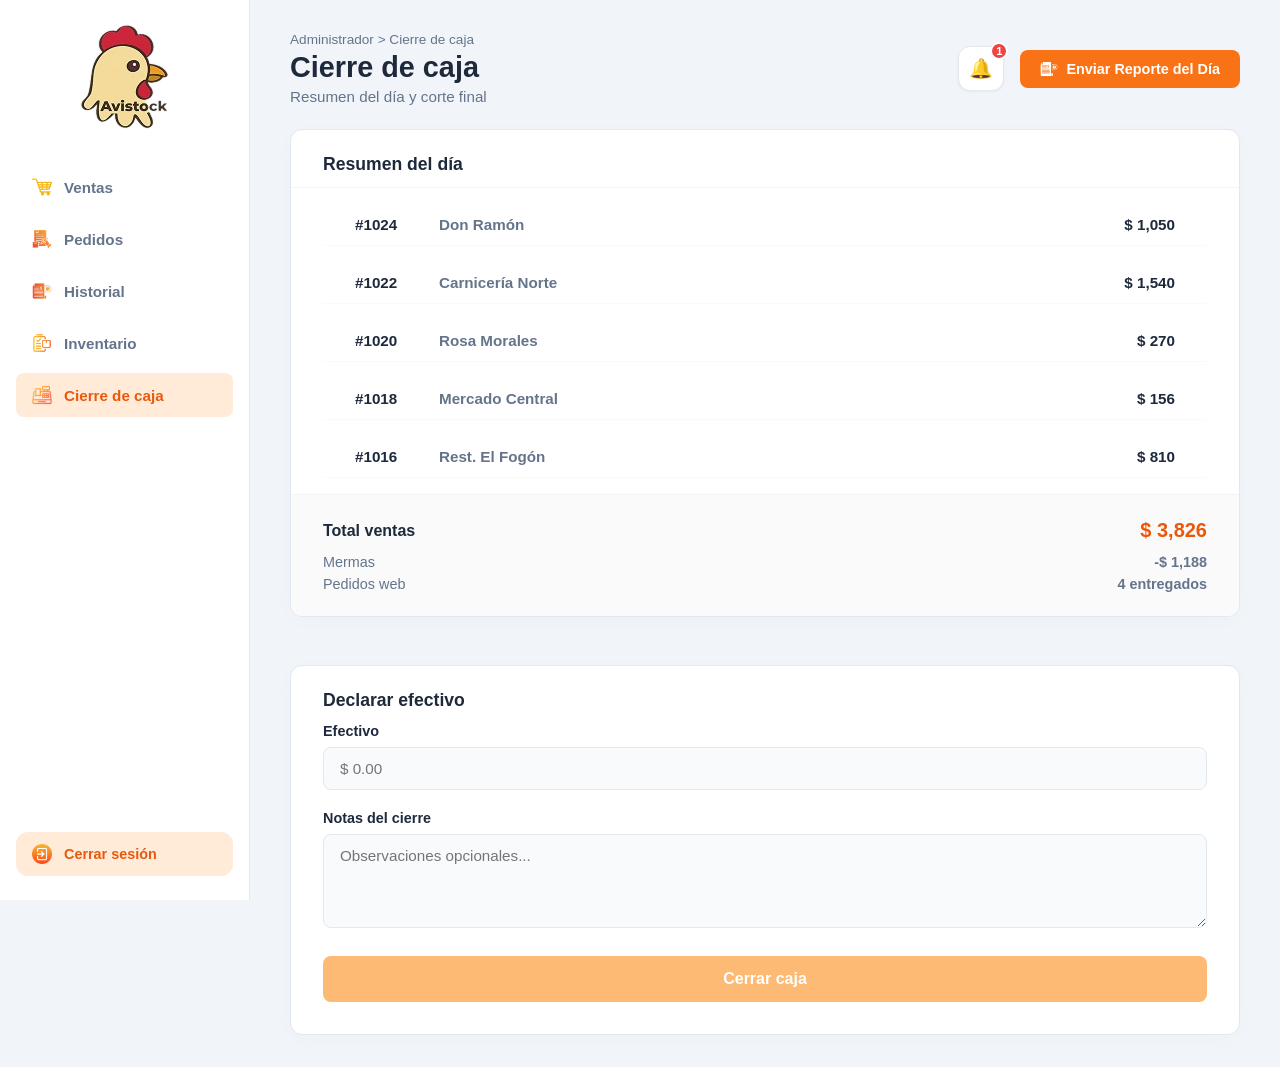
==== html-global/cierre_caja.html @ 15d4e5b8 "act notificacion/reporte" ====
<!DOCTYPE html>
<html lang="es">
<head>
    <meta charset="UTF-8">
    <meta name="viewport" content="width=device-width, initial-scale=1.0">
    <title>Avistock - Cierre de Caja</title>
    <link rel="stylesheet" href="../css-global/admi.css">
</head>
<body class="app-body">

    <div class="app-container">
        
        <aside class="sidebar">
            <div class="brand">
                <img src="../assets-global/LogoAvi 1.png" alt="Avistock" class="brand-logo" onerror="this.src='https://placehold.co/100x100?text=Avistock';">
            </div>
            
            <nav class="nav-menu">
                <a href="ventas.html" class="nav-item">
                    <div class="nav-icon-wrapper">
                        <img src="../assets-global/carrito-de-compras.png" alt="Ventas" class="icon-nav">
                    </div> 
                    Ventas
                </a>
                <a href="pedidos.html" class="nav-item">
                    <div class="nav-icon-wrapper">
                        <img src="../assets-global/acuerdo-de-contrato.png" alt="Pedidos" class="icon-nav">
                    </div> 
                    Pedidos
                </a>
                <a href="historial.html" class="nav-item">
                    <div class="nav-icon-wrapper">
                        <img src="../assets-global/historial-de-pedidos.png" alt="Historial" class="icon-nav">
                    </div> 
                    Historial
                </a>
                <a href="inventario.html" class="nav-item">
                    <div class="nav-icon-wrapper">
                        <img src="../assets-global/lista-de-verificacion.png" alt="Inventario" class="icon-nav">
                    </div> 
                    Inventario
                </a>
                <a href="cierre_caja.html" class="nav-item active">
                    <div class="nav-icon-wrapper">
                        <img src="../assets-global/caja-registradora.png" alt="Cierre de caja" class="icon-nav">
                    </div> 
                    Cierre de caja
                </a>
            </nav>

            <a href="#" onclick="cerrarSesion(event)" class="logout-btn">
                <div class="nav-icon-wrapper">
                    <img src="../assets-global/salida.png" alt="Cerrar sesión" class="icon-nav">
                </div> 
                Cerrar sesión
            </a>
        </aside>

        <main class="main-content">
            
            <header class="content-header" style="margin-bottom: 24px; display: flex; justify-content: space-between; align-items: center; flex-wrap: wrap; gap: 16px;">
                <div class="header-titles">
                    <p class="breadcrumbs" style="font-size: 0.85rem; color: #64748b; margin-bottom: 4px;">Administrador &gt; Cierre de caja</p>
                    <h1 style="font-size: 1.8rem; font-weight: 700; color: #1e293b; margin: 0;">Cierre de caja</h1>
                    <p class="subtitle" style="font-size: 0.95rem; color: #64748b; margin-top: 4px;">Resumen del día y corte final</p>
                </div>

                <div class="header-actions" style="display: flex; align-items: center; gap: 16px;">
                    
                    <div class="notification-bell-wrapper" style="position: relative; cursor: pointer;" onclick="toggleNotificacionesMenu()">
                        <div style="background: #ffffff; padding: 10px; border-radius: 12px; border: 1px solid #e2e8f0; display: flex; align-items: center; justify-content: center; box-shadow: 0 1px 3px rgba(0,0,0,0.05);">
                            <span style="font-size: 1.2rem;">🔔</span>
                            <span id="badge-notificacion" style="position: absolute; top: -4px; right: -4px; background-color: #ef4444; color: white; font-size: 0.7rem; font-weight: bold; width: 18px; height: 18px; border-radius: 50%; display: flex; align-items: center; justify-content: center; border: 2px solid #ffffff;">1</span>
                        </div>
                        
                        <div id="dropdown-notificaciones" style="display: none; position: absolute; right: 0; top: 48px; width: 280px; background: white; border: 1px solid #e2e8f0; border-radius: 12px; box-shadow: 0 10px 25px rgba(0,0,0,0.1); z-index: 1000; padding: 16px;">
                            <div style="font-weight: 700; font-size: 0.9rem; color: #1e293b; border-bottom: 1px solid #f1f5f9; padding-bottom: 8px; margin-bottom: 12px; display: flex; justify-content: space-between; align-items: center;">
                                <span>Notificaciones</span>
                                <span style="font-size: 0.75rem; color: #2563eb; cursor: pointer;" onclick="marcarComoLeida(event)">Marcar leída</span>
                            </div>
                            <div id="lista-notificaciones">
                                <div style="background: #fff7ed; padding: 10px; border-radius: 8px; border-left: 4px solid #f97316;">
                                    <p style="margin: 0; font-size: 0.85rem; font-weight: 600; color: #1e293b;">📌 Solicitud de Reporte</p>
                                    <p style="margin: 4px 0 0 0; font-size: 0.8rem; color: #64748b;">El administrador solicitó el reporte con las cuentas del día.</p>
                                    <span style="font-size: 0.7rem; color: #94a3b8; display: block; margin-top: 4px;">Hace 5 min</span>
                                </div>
                            </div>
                        </div>
                    </div>

                    <button type="button" class="btn-primary" onclick="enviarReporteDia()" style="display: flex; align-items: center; gap: 8px;">
                        <img src="../assets-global/historial-de-pedidos.png" alt="Enviar Reporte" style="width: 18px; height: 18px; filter: brightness(0) invert(1);" onerror="this.style.display='none'">
                        <span>Enviar Reporte del Día</span>
                    </button>
                </div>
            </header>

            <div class="cierre-layout-vertical">
                
                <div class="ventas-card" style="margin-bottom: 24px;">
                    <div style="padding: 24px 32px 12px 32px; border-bottom: 1px solid #f1f5f9;">
                        <h2 style="font-size: 1.1rem; font-weight: 700; color: #1e293b; margin: 0;">Resumen del día</h2>
                    </div>
                    
                    <div class="resumen-items-container" id="resumen-cierre-items">
                        </div>

                    <div class="resumen-totales-footer">
                        <div class="totales-row-main">
                            <span class="lbl-main">Total ventas</span>
                            <span class="val-main" id="cierre-total-ventas">$ 0.00</span>
                        </div>
                        <div class="totales-row-sub">
                            <span class="lbl-sub">Mermas</span>
                            <span class="val-sub color-danger" id="cierre-total-mermas">-$ 0.00</span>
                        </div>
                        <div class="totales-row-sub">
                            <span class="lbl-sub">Pedidos web</span>
                            <span class="val-sub" id="cierre-total-pedidos">4 entregados</span>
                        </div>
                    </div>
                </div>

                <div class="ventas-card">
                    <div style="padding: 24px 32px 12px 32px;">
                        <h2 style="font-size: 1.1rem; font-weight: 700; color: #1e293b; margin: 0;">Declarar efectivo</h2>
                    </div>
                    
                    <form id="form-cierre-caja" style="padding: 0 32px 32px 32px;" onsubmit="procesarCierreCaja(event)">
                        <div class="cierre-form-row" style="display: block;">
                            <div class="form-group-cierre" style="width: 100%;">
                                <label for="cierre-efectivo">Efectivo</label>
                                <input type="text" id="cierre-efectivo" placeholder="$ 0.00" oninput="formatearMonedaInput(this)">
                            </div>
                        </div>

                        <div class="form-group-cierre" style="margin-top: 20px;">
                            <label for="cierre-notas">Notas del cierre</label>
                            <textarea id="cierre-notas" rows="4" placeholder="Observaciones opcionales..."></textarea>
                        </div>

                        <div style="margin-top: 28px;">
                            <button type="submit" class="btn-cierre-submit" id="btn-submit-cierre">Cerrar caja</button>
                        </div>
                    </form>
                </div>

            </div>
        </main>
    </div>

    <div class="notification-container" id="notification-container"></div>

    <script src="../js-global/admi.js"></script>
    <script>
        function cerrarSesion(event) {
            event.preventDefault();
            if (confirm("¿Estás seguro de que quieres cerrar sesión?")) {
                window.location.href = "login.html";
            }
        }
    </script>
</body>
</html>
---- css-global/admi.css ----
/* ==========================================================================
   AVISTOCK - SISTEMA DE ADMINISTRACIÓN (CSS GLOBAL UNIFICADO)
   ========================================================================== */

/* --------------------------------------------------------------------------
   1. VARIABLES Y CONFIGURACIÓN GLOBAL
   -------------------------------------------------------------------------- */
:root {
    --primary: #f97316;          /* Naranja principal */
    --primary-hover: #ea580c;    /* Naranja oscuro para hovers */
    --primary-light: #ffebd8;    /* Naranja muy claro para fondos activos */
    --primary-muted: #fff7ed;    /* Naranja ultra claro para footers */
    
    --bg-app: #f1f5f9;           /* Fondo gris claro de la aplicación */
    --bg-card: #ffffff;          /* Fondo de tarjetas */
    --border-color: #e2e8f0;     /* Bordes finos suaves */
    
    --text-main: #1e293b;        /* Texto oscuro principal */
    --text-sub: #64748b;         /* Texto gris secundario */
    --text-muted: #94a3b8;       /* Texto gris suave / deshabilitado */
    --text-success: #10b981;     /* Verde para estados positivos/anticipos */
    --text-danger: #ef4444;      /* Rojo para errores/mermas */
    
    --sidebar-width: 250px;      /* Ancho estándar del menú lateral */
}

* {
    margin: 0;
    padding: 0;
    box-sizing: border-box;
    font-family: 'Segoe UI', -apple-system, BlinkMacSystemFont, Roboto, sans-serif;
}

body.app-body {
    background-color: var(--bg-app);
    color: var(--text-main);
    min-height: 100vh;
}

/* --------------------------------------------------------------------------
   2. ESTRUCTURA Y LAYOUT PRINCIPAL
   -------------------------------------------------------------------------- */
.app-container {
    display: flex;
    min-height: 100vh;
}

.main-content {
    flex-grow: 1;
    margin-left: var(--sidebar-width);
    padding: 32px 40px;
    background-color: var(--bg-app);
    max-width: calc(100vw - var(--sidebar-width));
}

/* Encabezado de Página Unificado */
.page-header {
    display: flex;
    justify-content: space-between;
    align-items: flex-start;
    margin-bottom: 32px;
}

.breadcrumb {
    font-size: 0.85rem;
    color: var(--text-muted);
    margin-bottom: 6px;
}

.page-title {
    font-size: 1.75rem;
    font-weight: 700;
    color: var(--text-main);
    margin-bottom: 4px;
}

.page-subtitle {
    font-size: 0.9rem;
    color: var(--text-sub);
}

.content-section {
    margin-bottom: 32px;
}

.section-title {
    font-size: 1.15rem;
    font-weight: 600;
    margin-bottom: 16px;
    color: var(--text-main);
}

/* --------------------------------------------------------------------------
   3. BARRA LATERAL (SIDEBAR)
   -------------------------------------------------------------------------- */
.sidebar {
    width: var(--sidebar-width);
    background-color: var(--bg-card);
    border-right: 1px solid var(--border-color);
    display: flex;
    flex-direction: column;
    padding: 24px 16px;
    position: fixed;
    height: 100vh;
    left: 0;
    top: 0;
    z-index: 100;
}

.brand {
    text-align: center;
    margin-bottom: 36px;
    display: flex;
    justify-content: center;
    align-items: center;
}

.brand-logo {
    max-width: 105px;
    height: auto;
}

.nav-menu {
    display: flex;
    flex-direction: column;
    gap: 8px;
    flex-grow: 1;
}

.nav-item {
    display: flex;
    align-items: center;
    gap: 12px;
    padding: 12px 16px;
    color: var(--text-sub);
    text-decoration: none;
    font-weight: 600;
    font-size: 0.95rem;
    border-radius: 8px;
    transition: all 0.2s ease;
    background: transparent;
    border: none;
    cursor: pointer;
    width: 100%;
}

.nav-item:hover {
    background-color: #f8fafc;
    color: var(--text-main);
}

.nav-item.active {
    background-color: var(--primary-light);
    color: var(--primary-hover);
}

.nav-icon-wrapper {
    display: inline-flex;
    align-items: center;
    justify-content: center;
    width: 20px;
    height: 20px;
    flex-shrink: 0;
}

.nav-icon-wrapper img {
    width: 100%;
    height: 100%;
    object-fit: contain;
}

.logout-btn, .logout-item {
    margin-top: auto;
    display: flex;
    align-items: center;
    gap: 12px;
    padding: 12px 16px;
    color: var(--primary-hover);
    background-color: var(--primary-light);
    border-radius: 12px;
    text-decoration: none;
    font-weight: 700;
    font-size: 0.9rem;
    transition: background 0.2s ease;
    border: none;
    cursor: pointer;
    width: 100%;
}

.logout-btn:hover, .logout-item:hover {
    background-color: #ffd8b3;
}

/* --------------------------------------------------------------------------
   4. TARJETAS, TABLAS Y PIES DE PÁGINA
   -------------------------------------------------------------------------- */
.card, .ventas-card {
    background-color: var(--bg-card);
    border-radius: 12px;
    box-shadow: 0 4px 20px rgba(0, 0, 0, 0.02);
    border: 1px solid var(--border-color);
    overflow: hidden;
}

.table-wrapper, .table-container {
    width: 100%;
    overflow-x: auto;
}

table, .data-table {
    width: 100%;
    border-collapse: collapse;
    text-align: left;
}

th {
    background-color: #fafafa;
    color: var(--text-sub);
    font-size: 0.75rem;
    font-weight: 700;
    text-transform: uppercase;
    letter-spacing: 0.5px;
    padding: 16px 24px;
    border-bottom: 1px solid var(--border-color);
}

td {
    padding: 16px 24px;
    border-bottom: 1px solid #f1f5f9;
    font-size: 0.9rem;
    color: var(--text-main);
}

tr:hover td {
    background-color: #f8fafc;
}

.text-right { text-align: right; }
.text-danger { color: var(--text-danger) !important; font-weight: 700; }

.card-footer, .resumen-ventas-footer {
    background-color: var(--primary-muted);
    border-top: 1px solid #ffedd5;
    padding: 18px 24px;
    display: flex;
    justify-content: space-between;
    align-items: center;
}

.footer-count, #cant-pedidos-footer {
    font-size: 0.8rem;
    font-weight: 700;
    color: #a27b5c;
    letter-spacing: 0.5px;
}

.footer-total, .total-monto, #por-cobrar-footer {
    font-size: 1.15rem;
    font-weight: 800;
    color: var(--primary-hover);
}

/* --------------------------------------------------------------------------
   5. BOTONES GENERALES
   -------------------------------------------------------------------------- */
.btn-primary {
    background-color: var(--primary);
    color: #ffffff;
    border: none;
    padding: 10px 20px;
    border-radius: 8px;
    font-weight: 700;
    font-size: 0.9rem;
    cursor: pointer;
    transition: background-color 0.15s ease;
    display: inline-flex;
    align-items: center;
    justify-content: center;
    gap: 8px;
}

.btn-primary:hover {
    background-color: var(--primary-hover);
}

/* Corrección de tamaño del botón superior en el encabezado */
.btn-header {
    width: auto !important;
    padding: 10px 20px;
    font-size: 0.88rem;
    align-self: center;
}

.btn-secondary {
    background-color: #ffffff;
    color: var(--text-sub);
    border: 1.5px solid #cbd5e1;
    padding: 8px 16px;
    border-radius: 8px;
    font-size: 0.85rem;
    font-weight: 700;
    cursor: pointer;
    transition: all 0.15s ease;
    display: inline-flex;
    align-items: center;
    gap: 6px;
}

.btn-secondary:hover {
    border-color: var(--primary-hover);
    color: var(--primary-hover);
    background-color: var(--primary-muted);
}

.btn-sm {
    padding: 6px 14px;
    font-size: 0.8rem;
}

/* --------------------------------------------------------------------------
   6. TABS, NAVEGACIÓN Y FEED DE PEDIDOS
   -------------------------------------------------------------------------- */
.tabs-container {
    display: flex;
    gap: 28px;
    border-bottom: 2px solid var(--border-color);
    margin-bottom: 28px;
    padding-bottom: 2px;
}

.tab-btn {
    background: none;
    border: none;
    padding: 8px 4px;
    font-size: 0.95rem;
    font-weight: 600;
    color: var(--text-sub);
    cursor: pointer;
    position: relative;
    display: flex;
    align-items: center;
    gap: 8px;
    outline: none;
    transition: color 0.2s;
}

.tab-btn.active {
    color: var(--primary-hover);
}

.tab-btn.active::after {
    content: '';
    position: absolute;
    bottom: -4px;
    left: 0;
    width: 100%;
    height: 3px;
    background-color: var(--primary-hover);
    border-radius: 2px;
}

.tab-badge {
    background-color: #ffedd5;
    color: var(--primary-hover);
    font-size: 0.75rem;
    padding: 1px 8px;
    border-radius: 12px;
    font-weight: 700;
}

.pedidos-feed {
    display: flex;
    flex-direction: column;
    gap: 16px;
    max-width: 1100px;
}

.pedido-card {
    background: var(--bg-card);
    border-radius: 12px;
    padding: 20px 24px;
    border: 1px solid var(--border-color);
    box-shadow: 0 2px 8px rgba(0,0,0,0.01);
    display: flex;
    flex-direction: column;
    gap: 14px;
}

.pedido-card-header {
    display: flex;
    justify-content: space-between;
    align-items: center;
    border-bottom: 1px dashed var(--border-color);
    padding-bottom: 12px;
}

.client-info {
    display: flex;
    align-items: center;
    gap: 10px;
}

.pedido-id {
    font-weight: 700;
    color: var(--text-sub);
    font-size: 0.9rem;
}

.cliente-nombre {
    font-weight: 700;
    color: var(--text-main);
    font-size: 1rem;
}

.cliente-tel {
    color: var(--text-muted);
    font-size: 0.85rem;
}

.pedido-time {
    color: var(--text-sub);
    font-size: 0.85rem;
    font-weight: 500;
}

.pedido-card-body {
    display: flex;
    justify-content: space-between;
    align-items: flex-end;
}

.pedido-items {
    display: flex;
    flex-direction: column;
    gap: 8px;
    flex-grow: 1;
}

.pedido-item {
    display: flex;
    justify-content: space-between;
    max-width: 500px;
    font-size: 0.95rem;
}

.item-qty {
    font-weight: 800;
    color: var(--primary);
    margin-right: 8px;
}

.item-name {
    color: var(--text-main);
    font-weight: 500;
    flex-grow: 1;
}

.item-price {
    color: var(--text-sub);
    font-weight: 500;
}

.pedido-card-action {
    display: flex;
    flex-direction: column;
    align-items: flex-end;
    gap: 8px;
    min-width: 150px;
}

.pedido-total-val {
    font-size: 1.2rem;
    font-weight: 800;
    color: var(--text-main);
}

.btn-status-action {
    padding: 6px 20px;
    border-radius: 20px;
    font-size: 0.8rem;
    font-weight: 700;
    cursor: pointer;
    transition: all 0.2s ease;
    text-align: center;
}

.status-aceptar {
    background-color: var(--bg-card);
    color: var(--primary-hover);
    border: 1px solid var(--primary-hover);
}

.status-aceptar:hover {
    background-color: var(--primary-muted);
}

.status-procesando {
    background-color: var(--primary);
    color: #ffffff;
    border: none;
}

.status-procesando:hover {
    background-color: var(--primary-hover);
}

.status-listo {
    background-color: #ecfdf5;
    color: var(--text-success);
    border: 1.5px solid #a7f3d0;
    cursor: default;
    display: inline-flex;
    align-items: center;
    gap: 4px;
}

/* --------------------------------------------------------------------------
   7. HISTORIAL Y BUSCADOR
   -------------------------------------------------------------------------- */
.historial-controls-row {
    display: flex;
    justify-content: space-between;
    align-items: center;
    border-bottom: 2px solid var(--border-color);
    padding-bottom: 0px;
    margin-bottom: 16px;
    width: 100%;
}

.search-box-wrapper input {
    background-color: var(--bg-card);
    border: 1px solid #cbd5e1;
    padding: 8px 16px;
    border-radius: 8px;
    font-size: 0.85rem;
    color: var(--text-main);
    width: 240px;
    outline: none;
    transition: border-color 0.2s;
}

.search-box-wrapper input:focus {
    border-color: var(--primary-hover);
}

.badge-pagado {
    background-color: #ecfdf5;
    color: var(--text-success);
    font-size: 0.75rem;
    font-weight: 700;
    padding: 4px 12px;
    border-radius: 12px;
    display: inline-block;
    text-align: center;
}

.ticket-time-stack {
    display: flex;
    flex-direction: column;
}

.ticket-id {
    font-weight: 700;
    color: var(--text-main);
    font-size: 0.9rem;
}

.ticket-hour {
    font-size: 0.8rem;
    color: var(--text-muted);
    margin-top: 2px;
}

/* --------------------------------------------------------------------------
   8. CIERRE DE CAJA
   -------------------------------------------------------------------------- */
.cierre-layout-vertical {
    display: flex;
    flex-direction: column;
    gap: 24px;
    max-width: 1000px;
    width: 100%;
}

.resumen-items-container {
    padding: 16px 32px;
    display: flex;
    flex-direction: column;
    gap: 16px;
}

.cierre-item-row {
    display: flex;
    justify-content: space-between;
    align-items: center;
    font-size: 0.95rem;
}

.cierre-item-left {
    display: flex;
    gap: 12px;
}

.cierre-item-ticket {
    font-weight: 700;
    color: var(--text-muted);
    width: 60px;
}

.cierre-item-cliente {
    font-weight: 600;
    color: var(--text-sub);
}

.cierre-item-monto {
    font-weight: 700;
    color: var(--text-main);
}

.resumen-totales-footer {
    background-color: #fafafa;
    border-top: 1px solid #f1f5f9;
    padding: 24px 32px;
    border-radius: 0 0 12px 12px;
}

.totales-row-main {
    display: flex;
    justify-content: space-between;
    align-items: center;
    margin-bottom: 12px;
}

.totales-row-main .lbl-main {
    font-weight: 700;
    color: var(--text-main);
    font-size: 1rem;
}

.totales-row-main .val-main {
    font-weight: 800;
    color: var(--primary-hover);
    font-size: 1.25rem;
}

.totales-row-sub {
    display: flex;
    justify-content: space-between;
    align-items: center;
    margin-top: 6px;
    font-size: 0.9rem;
}

.totales-row-sub .lbl-sub,
.totales-row-sub .val-sub {
    color: var(--text-sub);
    font-weight: 500;
}

.totales-row-sub .val-sub {
    font-weight: 700;
}

.cierre-form-row {
    display: flex;
    gap: 24px;
}

.form-group-cierre {
    display: flex;
    flex-direction: column;
    gap: 8px;
    flex: 1;
}

.form-group-cierre label {
    font-size: 0.9rem;
    font-weight: 700;
    color: var(--text-main);
}

.form-group-cierre input,
.form-group-cierre textarea {
    background-color: #f8fafc;
    border: 1px solid var(--border-color);
    border-radius: 8px;
    padding: 12px 16px;
    font-size: 0.95rem;
    color: var(--text-main);
    outline: none;
    transition: all 0.2s;
    width: 100%;
    box-sizing: border-box;
}

.form-group-cierre input:focus,
.form-group-cierre textarea:focus {
    border-color: var(--primary-hover);
    background-color: var(--bg-card);
    box-shadow: 0 0 0 3px rgba(234, 88, 12, 0.08);
}

.btn-cierre-submit {
    width: 100%;
    background-color: #fdba74;
    color: #ffffff;
    border: none;
    padding: 14px;
    border-radius: 8px;
    font-size: 1rem;
    font-weight: 700;
    cursor: pointer;
    transition: all 0.2s;
}

.btn-cierre-submit.active {
    background-color: var(--primary-hover);
}

.btn-cierre-submit.active:hover {
    background-color: #c2410c;
}

/* --------------------------------------------------------------------------
   9. MODALES Y VENTANAS EMERGENTES (COMPLETO Y UNIFICADO)
   -------------------------------------------------------------------------- */
.modal-overlay {
    position: fixed;
    top: 0;
    left: 0;
    width: 100vw;
    height: 100vh;
    background-color: rgba(15, 23, 42, 0.45);
    backdrop-filter: blur(3px);
    display: flex;
    justify-content: center;
    align-items: center;
    z-index: 9999;
    padding: 16px;
}

.modal-container,
.modal-content-figma,
.modal-content {
    background-color: var(--bg-card);
    width: 100%;
    max-width: 480px;
    max-height: 90vh; /* Permite que el modal no sobrepase la pantalla */
    overflow-y: auto;  /* Habilita la barra de desplazamiento si se requiere */
    border-radius: 16px;
    padding: 28px;
    box-shadow: 0 20px 25px -5px rgba(0, 0, 0, 0.1), 0 8px 10px -6px rgba(0, 0, 0, 0.1);
    animation: scaleUp 0.2s ease-out;
}

@keyframes scaleUp {
    from { transform: scale(0.96); opacity: 0; }
    to { transform: scale(1); opacity: 1; }
}

.modal-header-figma,
.modal-header,
.modal-title {
    font-size: 1.15rem;
    font-weight: 700;
    color: var(--text-main);
    margin-top: 0;
    margin-bottom: 20px;
    display: flex;
    align-items: center;
    gap: 8px;
}

.modal-header-figma h3,
.modal-header h3,
.modal-header h2 {
    font-size: 1.15rem;
    font-weight: 700;
    color: var(--text-main);
    margin: 0;
}

.plus-orange,
.text-orange {
    color: var(--primary);
    font-size: 1.3rem;
    font-weight: 700;
}

.modal-form-figma,
.modal-form,
.modal-body {
    display: flex;
    flex-direction: column;
    gap: 16px;
}

.form-group-figma,
.form-group {
    display: flex;
    flex-direction: column;
    gap: 6px;
}

.form-row-2 {
    display: grid;
    grid-template-columns: 1fr 1fr;
    gap: 16px;
}

.form-group-figma label,
.form-group label {
    font-size: 0.75rem;
    font-weight: 700;
    color: var(--text-sub);
    text-transform: uppercase;
    letter-spacing: 0.5px;
}

.form-group-figma input,
.form-group input,
.form-group-figma select,
.form-group select,
.form-control {
    width: 100%;
    padding: 10px 14px;
    border: 1.5px solid var(--border-color);
    border-radius: 8px;
    font-size: 0.9rem;
    color: var(--text-main);
    background-color: var(--bg-card);
    outline: none;
    transition: border-color 0.15s ease, box-shadow 0.15s ease;
    box-sizing: border-box;
}

.form-group-figma input:focus,
.form-group select:focus,
.form-control:focus {
    border-color: var(--primary);
    box-shadow: 0 0 0 3px rgba(249, 115, 22, 0.12);
}

.form-control:disabled,
.form-control[readonly] {
    background-color: #f8fafc;
    color: var(--text-muted);
    cursor: not-allowed;
}

.form-actions-figma,
.form-actions,
.modal-footer {
    display: flex;
    gap: 12px;
    margin-top: 12px;
}

.btn-agregar,
.btn-submit {
    flex: 1;
    background-color: var(--primary);
    color: #ffffff;
    border: none;
    padding: 12px 20px;
    border-radius: 8px;
    font-weight: 700;
    font-size: 0.9rem;
    cursor: pointer;
    transition: background-color 0.15s ease;
    text-align: center;
}

.btn-agregar:hover,
.btn-submit:hover {
    background-color: var(--primary-hover);
}

.btn-cancelar,
.btn-cancel {
    flex: 1;
    background-color: #f1f5f9;
    color: var(--text-sub);
    border: none;
    padding: 12px 20px;
    border-radius: 8px;
    font-weight: 700;
    font-size: 0.9rem;
    cursor: pointer;
    transition: background-color 0.15s ease;
    text-align: center;
}

.btn-cancelar:hover,
.btn-cancel:hover {
    background-color: #e2e8f0;
    color: var(--text-main);
}

.help-text {
    font-size: 0.78rem;
    color: var(--text-sub);
    display: block;
    margin-top: 2px;
}

/* --------------------------------------------------------------------------
   10. NOTIFICACIONES TOAST Y LIMPIEZA
   -------------------------------------------------------------------------- */
.notification-container {
    position: fixed;
    bottom: 24px;
    right: 24px;
    display: flex;
    flex-direction: column;
    gap: 10px;
    z-index: 10000;
}

.toast {
    background-color: #0f172a;
    color: #ffffff;
    padding: 12px 20px;
    border-radius: 8px;
    font-size: 0.85rem;
    font-weight: 600;
    box-shadow: 0 4px 12px rgba(0, 0, 0, 0.15);
    animation: slideIn 0.2s ease-out;
}

@keyframes slideIn {
    from { transform: translateY(100%); opacity: 0; }
    to { transform: translateY(0); opacity: 1; }
}

.app-container::before, 
.app-container::after,
.main-content::before,
.main-content::after {
    display: none !important;
    content: none !important;
}
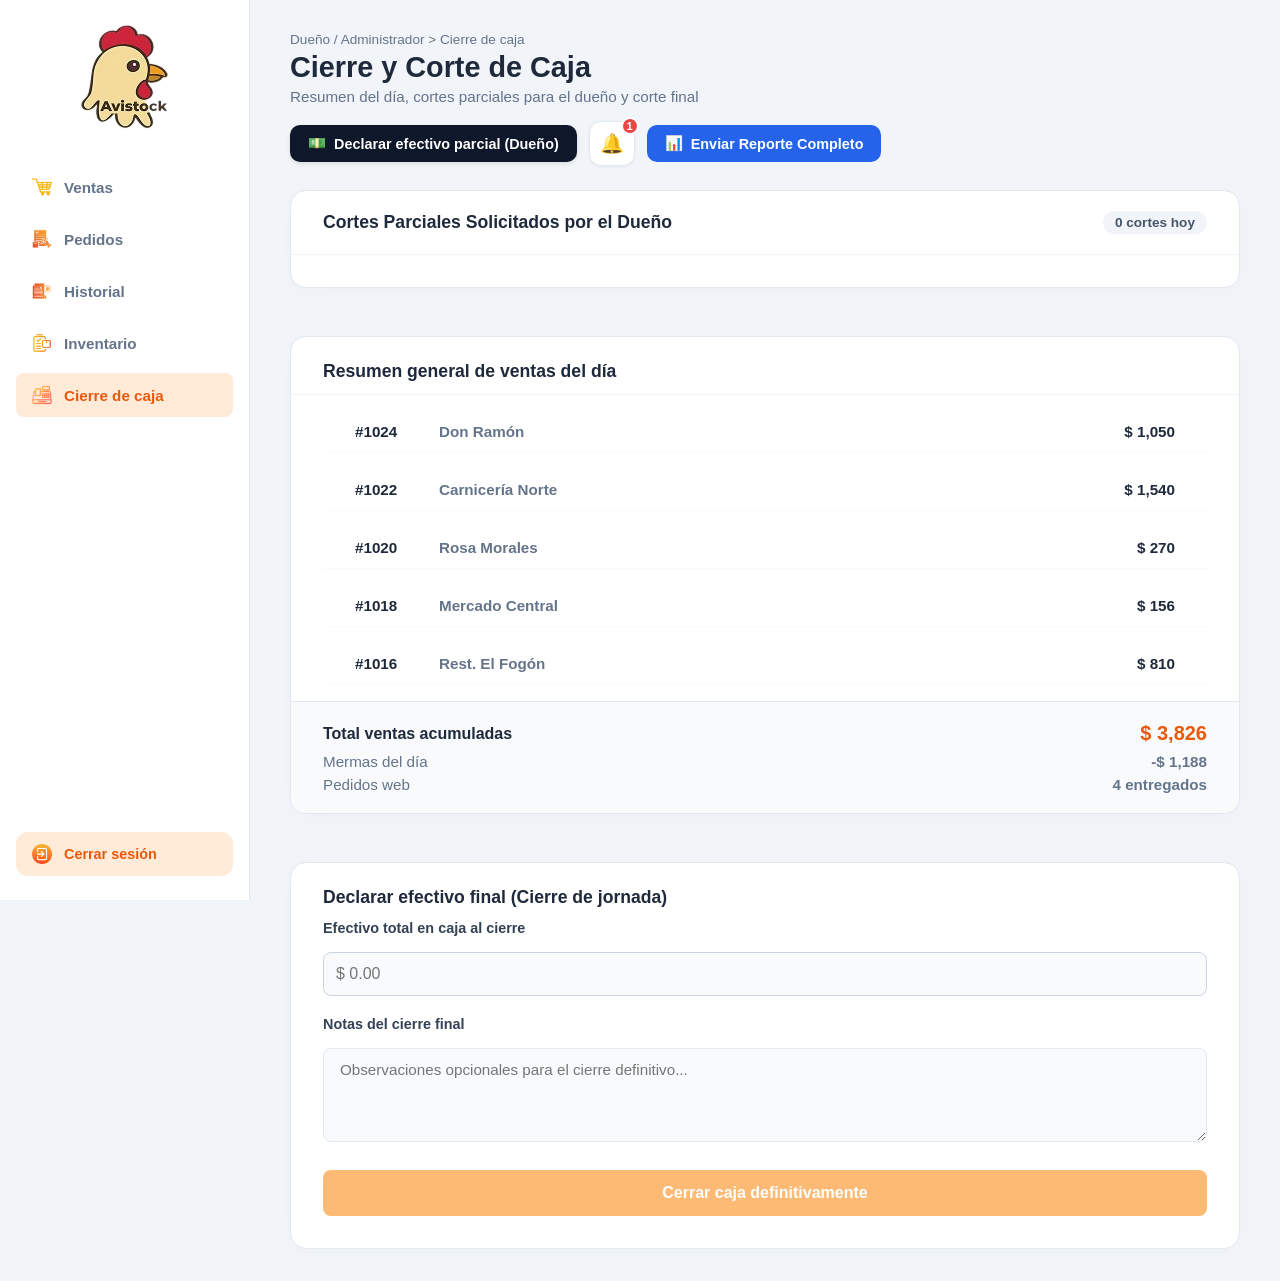
==== commit a411f2a2: "reportar dinero" ====
--- a/html-global/cierre_caja.html
+++ b/html-global/cierre_caja.html
@@ -3,7 +3,7 @@
 <head>
     <meta charset="UTF-8">
     <meta name="viewport" content="width=device-width, initial-scale=1.0">
-    <title>Avistock - Cierre de Caja</title>
+    <title>Avistock - Cierre y Corte Parcial de Caja</title>
     <link rel="stylesheet" href="../css-global/admi.css">
 </head>
 <body class="app-body">
@@ -60,87 +60,101 @@
             
             <header class="content-header" style="margin-bottom: 24px; display: flex; justify-content: space-between; align-items: center; flex-wrap: wrap; gap: 16px;">
                 <div class="header-titles">
-                    <p class="breadcrumbs" style="font-size: 0.85rem; color: #64748b; margin-bottom: 4px;">Administrador &gt; Cierre de caja</p>
-                    <h1 style="font-size: 1.8rem; font-weight: 700; color: #1e293b; margin: 0;">Cierre de caja</h1>
-                    <p class="subtitle" style="font-size: 0.95rem; color: #64748b; margin-top: 4px;">Resumen del día y corte final</p>
-                </div>
-
-                <div class="header-actions" style="display: flex; align-items: center; gap: 16px;">
+                    <p class="breadcrumbs" style="font-size: 0.85rem; color: #64748b; margin-bottom: 4px;">Dueño / Administrador &gt; Cierre de caja</p>
+                    <h1 style="font-size: 1.8rem; font-weight: 700; color: #1e293b; margin: 0;">Cierre y Corte de Caja</h1>
+                    <p class="subtitle" style="font-size: 0.95rem; color: #64748b; margin-top: 4px;">Resumen del día, cortes parciales para el dueño y corte final</p>
+                </div>
+
+                <div class="header-actions" style="display: flex; align-items: center; gap: 12px; flex-wrap: wrap;">
                     
+                    <button type="button" class="btn-secondary" onclick="abrirModalCorteParcial()" style="background-color: #0f172a; color: #ffffff; border: none; padding: 10px 18px; border-radius: 10px; font-weight: 600; cursor: pointer; display: flex; align-items: center; gap: 8px; font-size: 0.9rem; box-shadow: 0 2px 4px rgba(0,0,0,0.1);">
+                        <span>💵</span>
+                        <span>Declarar efectivo parcial (Dueño)</span>
+                    </button>
+
                     <div class="notification-bell-wrapper" style="position: relative; cursor: pointer;" onclick="toggleNotificacionesMenu()">
                         <div style="background: #ffffff; padding: 10px; border-radius: 12px; border: 1px solid #e2e8f0; display: flex; align-items: center; justify-content: center; box-shadow: 0 1px 3px rgba(0,0,0,0.05);">
                             <span style="font-size: 1.2rem;">🔔</span>
                             <span id="badge-notificacion" style="position: absolute; top: -4px; right: -4px; background-color: #ef4444; color: white; font-size: 0.7rem; font-weight: bold; width: 18px; height: 18px; border-radius: 50%; display: flex; align-items: center; justify-content: center; border: 2px solid #ffffff;">1</span>
                         </div>
                         
-                        <div id="dropdown-notificaciones" style="display: none; position: absolute; right: 0; top: 48px; width: 280px; background: white; border: 1px solid #e2e8f0; border-radius: 12px; box-shadow: 0 10px 25px rgba(0,0,0,0.1); z-index: 1000; padding: 16px;">
+                        <div id="dropdown-notificaciones" style="display: none; position: absolute; right: 0; top: 48px; width: 290px; background: white; border: 1px solid #e2e8f0; border-radius: 12px; box-shadow: 0 10px 25px rgba(0,0,0,0.1); z-index: 1000; padding: 16px;">
                             <div style="font-weight: 700; font-size: 0.9rem; color: #1e293b; border-bottom: 1px solid #f1f5f9; padding-bottom: 8px; margin-bottom: 12px; display: flex; justify-content: space-between; align-items: center;">
-                                <span>Notificaciones</span>
+                                <span>Solicitudes del Dueño</span>
                                 <span style="font-size: 0.75rem; color: #2563eb; cursor: pointer;" onclick="marcarComoLeida(event)">Marcar leída</span>
                             </div>
                             <div id="lista-notificaciones">
                                 <div style="background: #fff7ed; padding: 10px; border-radius: 8px; border-left: 4px solid #f97316;">
-                                    <p style="margin: 0; font-size: 0.85rem; font-weight: 600; color: #1e293b;">📌 Solicitud de Reporte</p>
-                                    <p style="margin: 4px 0 0 0; font-size: 0.8rem; color: #64748b;">El administrador solicitó el reporte con las cuentas del día.</p>
-                                    <span style="font-size: 0.7rem; color: #94a3b8; display: block; margin-top: 4px;">Hace 5 min</span>
+                                    <p style="margin: 0; font-size: 0.85rem; font-weight: 600; color: #1e293b;">📌 Solicitud de Reporte Parcial</p>
+                                    <p style="margin: 4px 0 0 0; font-size: 0.8rem; color: #64748b;">El dueño solicitó declarar el efectivo actual acumulado en caja.</p>
+                                    <span style="font-size: 0.7rem; color: #94a3b8; display: block; margin-top: 4px;">Solicitado recientemente</span>
                                 </div>
                             </div>
                         </div>
                     </div>
 
-                    <button type="button" class="btn-primary" onclick="enviarReporteDia()" style="display: flex; align-items: center; gap: 8px;">
-                        <img src="../assets-global/historial-de-pedidos.png" alt="Enviar Reporte" style="width: 18px; height: 18px; filter: brightness(0) invert(1);" onerror="this.style.display='none'">
-                        <span>Enviar Reporte del Día</span>
+                    <button type="button" class="btn-primary" onclick="enviarReporteDia()" style="display: flex; align-items: center; gap: 8px; background-color: #2563eb; color: white; border: none; padding: 10px 18px; border-radius: 10px; font-weight: 600; cursor: pointer;">
+                        <span>📊</span>
+                        <span>Enviar Reporte Completo</span>
                     </button>
                 </div>
             </header>
 
             <div class="cierre-layout-vertical">
                 
-                <div class="ventas-card" style="margin-bottom: 24px;">
+                <div class="ventas-card" style="margin-bottom: 24px; background: #ffffff; border-radius: 16px; border: 1px solid #e2e8f0; overflow: hidden;">
+                    <div style="padding: 20px 32px; border-bottom: 1px solid #f1f5f9; display: flex; justify-content: space-between; align-items: center;">
+                        <h2 style="font-size: 1.1rem; font-weight: 700; color: #1e293b; margin: 0;">Cortes Parciales Solicitados por el Dueño</h2>
+                        <span style="font-size: 0.85rem; background-color: #f1f5f9; color: #475569; padding: 4px 12px; border-radius: 20px; font-weight: 600;" id="contador-cortes-parciales">0 cortes hoy</span>
+                    </div>
+                    <div id="contenedor-cortes-parciales" style="padding: 16px 32px;">
+                        </div>
+                </div>
+
+                <div class="ventas-card" style="margin-bottom: 24px; background: #ffffff; border-radius: 16px; border: 1px solid #e2e8f0; overflow: hidden;">
                     <div style="padding: 24px 32px 12px 32px; border-bottom: 1px solid #f1f5f9;">
-                        <h2 style="font-size: 1.1rem; font-weight: 700; color: #1e293b; margin: 0;">Resumen del día</h2>
+                        <h2 style="font-size: 1.1rem; font-weight: 700; color: #1e293b; margin: 0;">Resumen general de ventas del día</h2>
                     </div>
                     
                     <div class="resumen-items-container" id="resumen-cierre-items">
                         </div>
 
-                    <div class="resumen-totales-footer">
-                        <div class="totales-row-main">
-                            <span class="lbl-main">Total ventas</span>
+                    <div class="resumen-totales-footer" style="padding: 20px 32px; background-color: #f8fafc; border-top: 1px solid #e2e8f0;">
+                        <div class="totales-row-main" style="display: flex; justify-content: space-between; font-size: 1.1rem; font-weight: 700; margin-bottom: 8px;">
+                            <span class="lbl-main">Total ventas acumuladas</span>
                             <span class="val-main" id="cierre-total-ventas">$ 0.00</span>
                         </div>
-                        <div class="totales-row-sub">
-                            <span class="lbl-sub">Mermas</span>
+                        <div class="totales-row-sub" style="display: flex; justify-content: space-between; color: #ef4444; font-size: 0.95rem; margin-bottom: 4px;">
+                            <span class="lbl-sub">Mermas del día</span>
                             <span class="val-sub color-danger" id="cierre-total-mermas">-$ 0.00</span>
                         </div>
-                        <div class="totales-row-sub">
+                        <div class="totales-row-sub" style="display: flex; justify-content: space-between; color: #64748b; font-size: 0.95rem;">
                             <span class="lbl-sub">Pedidos web</span>
                             <span class="val-sub" id="cierre-total-pedidos">4 entregados</span>
                         </div>
                     </div>
                 </div>
 
-                <div class="ventas-card">
+                <div class="ventas-card" style="background: #ffffff; border-radius: 16px; border: 1px solid #e2e8f0; overflow: hidden;">
                     <div style="padding: 24px 32px 12px 32px;">
-                        <h2 style="font-size: 1.1rem; font-weight: 700; color: #1e293b; margin: 0;">Declarar efectivo</h2>
+                        <h2 style="font-size: 1.1rem; font-weight: 700; color: #1e293b; margin: 0;">Declarar efectivo final (Cierre de jornada)</h2>
                     </div>
                     
                     <form id="form-cierre-caja" style="padding: 0 32px 32px 32px;" onsubmit="procesarCierreCaja(event)">
                         <div class="cierre-form-row" style="display: block;">
                             <div class="form-group-cierre" style="width: 100%;">
-                                <label for="cierre-efectivo">Efectivo</label>
-                                <input type="text" id="cierre-efectivo" placeholder="$ 0.00" oninput="formatearMonedaInput(this)">
+                                <label for="cierre-efectivo" style="display: block; font-weight: 600; color: #334155; margin-bottom: 8px;">Efectivo total en caja al cierre</label>
+                                <input type="text" id="cierre-efectivo" placeholder="$ 0.00" oninput="formatearMonedaInput(this)" style="width: 100%; padding: 12px; border: 1px solid #cbd5e1; border-radius: 8px; font-size: 1rem;">
                             </div>
                         </div>
 
                         <div class="form-group-cierre" style="margin-top: 20px;">
-                            <label for="cierre-notas">Notas del cierre</label>
-                            <textarea id="cierre-notas" rows="4" placeholder="Observaciones opcionales..."></textarea>
+                            <label for="cierre-notas" style="display: block; font-weight: 600; color: #334155; margin-bottom: 8px;">Notas del cierre final</label>
+                            <textarea id="cierre-notas" rows="4" placeholder="Observaciones opcionales para el cierre definitivo..."></textarea>
                         </div>
 
                         <div style="margin-top: 28px;">
-                            <button type="submit" class="btn-cierre-submit" id="btn-submit-cierre">Cerrar caja</button>
+                            <button type="submit" class="btn-cierre-submit" id="btn-submit-cierre">Cerrar caja definitivamente</button>
                         </div>
                     </form>
                 </div>
@@ -149,7 +163,41 @@
         </main>
     </div>
 
-    <div class="notification-container" id="notification-container"></div>
+    <div id="modal-corte-parcial" style="display: none; position: fixed; top: 0; left: 0; width: 100%; height: 100%; background: rgba(15, 23, 42, 0.6); backdrop-filter: blur(4px); z-index: 2000; justify-content: center; align-items: center;">
+        <div style="background: #ffffff; border-radius: 16px; width: 90%; max-width: 480px; padding: 28px; box-shadow: 0 20px 25px -5px rgba(0,0,0,0.2);">
+            <div style="display: flex; justify-content: space-between; align-items: center; margin-bottom: 20px; border-bottom: 1px solid #f1f5f9; padding-bottom: 12px;">
+                <div>
+                    <h3 style="margin: 0; font-size: 1.2rem; font-weight: 700; color: #0f172a;">Declaración de Efectivo Parcial</h3>
+                    <p style="margin: 4px 0 0 0; font-size: 0.85rem; color: #64748b;">Corte solicitado por el <strong>Dueño</strong> a mitad de jornada</p>
+                </div>
+                <button onclick="cerrarModal('modal-corte-parcial')" style="background: none; border: none; font-size: 1.5rem; cursor: pointer; color: #94a3b8;">&times;</button>
+            </div>
+
+            <form onsubmit="guardarCorteParcial(event)">
+                <div style="margin-bottom: 16px;">
+                    <label style="display: block; font-size: 0.85rem; font-weight: 600; color: #334155; margin-bottom: 6px;">Hora del reporte</label>
+                    <input type="time" id="corte-parcial-hora" required style="width: 100%; padding: 10px 12px; border: 1px solid #cbd5e1; border-radius: 8px; font-size: 0.95rem;">
+                </div>
+
+                <div style="margin-bottom: 16px;">
+                    <label style="display: block; font-size: 0.85rem; font-weight: 600; color: #334155; margin-bottom: 6px;">Efectivo contado en caja ($)</label>
+                    <input type="text" id="corte-parcial-monto" placeholder="$ 0.00" oninput="formatearMonedaInput(this)" required style="width: 100%; padding: 10px 12px; border: 1px solid #cbd5e1; border-radius: 8px; font-size: 1rem; font-weight: 700; color: #0f172a;">
+                </div>
+
+                <div style="margin-bottom: 20px;">
+                    <label style="display: block; font-size: 0.85rem; font-weight: 600; color: #334155; margin-bottom: 6px;">Observaciones para el dueño</label>
+                    <textarea id="corte-parcial-notas" rows="3" placeholder="Ej. Fondo de caja completo, efectivo retirado parcial..." style="width: 100%; padding: 10px 12px; border: 1px solid #cbd5e1; border-radius: 8px; font-size: 0.9rem;"></textarea>
+                </div>
+
+                <div style="display: flex; gap: 12px; justify-content: flex-end;">
+                    <button type="button" onclick="cerrarModal('modal-corte-parcial')" style="padding: 10px 18px; background: #f1f5f9; color: #475569; border: none; border-radius: 8px; font-weight: 600; cursor: pointer;">Cancelar</button>
+                    <button type="submit" style="padding: 10px 20px; background: #0f172a; color: white; border: none; border-radius: 8px; font-weight: 600; cursor: pointer;">Enviar reporte al Dueño</button>
+                </div>
+            </form>
+        </div>
+    </div>
+
+    <div class="notification-container" id="notification-container" style="position: fixed; bottom: 20px; right: 20px; z-index: 3000;"></div>
 
     <script src="../js-global/admi.js"></script>
     <script>
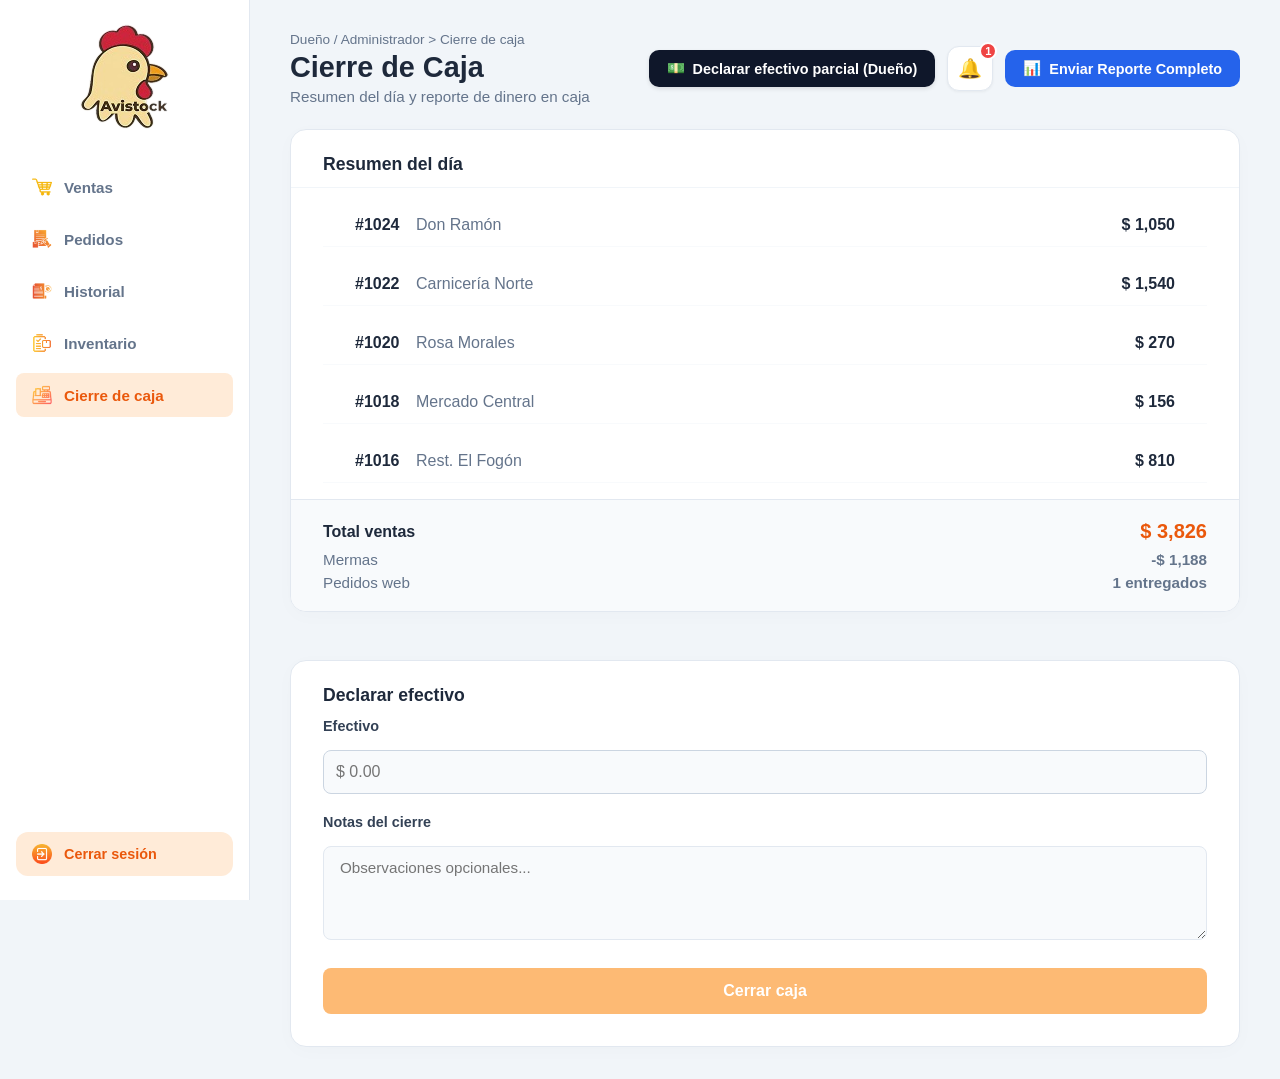
==== commit 8ae210cd: "cambio de reporte/caja" ====
--- a/html-global/cierre_caja.html
+++ b/html-global/cierre_caja.html
@@ -3,8 +3,63 @@
 <head>
     <meta charset="UTF-8">
     <meta name="viewport" content="width=device-width, initial-scale=1.0">
-    <title>Avistock - Cierre y Corte Parcial de Caja</title>
+    <title>Avistock - Cierre de Caja</title>
     <link rel="stylesheet" href="../css-global/admi.css">
+    <style>
+        /* Estilos del modal/cuestionario flotante */
+        .modal-overlay {
+            display: none;
+            position: fixed;
+            top: 0;
+            left: 0;
+            width: 100%;
+            height: 100%;
+            background-color: rgba(15, 23, 42, 0.65);
+            backdrop-filter: blur(4px);
+            z-index: 9999;
+            justify-content: center;
+            align-items: center;
+        }
+        .modal-overlay.active {
+            display: flex !important;
+        }
+        .modal-box {
+            background: #ffffff;
+            border-radius: 16px;
+            width: 90%;
+            max-width: 460px;
+            padding: 28px;
+            box-shadow: 0 20px 25px -5px rgba(0, 0, 0, 0.2);
+            animation: fadeIn 0.2s ease-out;
+        }
+        @keyframes fadeIn {
+            from { opacity: 0; transform: translateY(-10px); }
+            to { opacity: 1; transform: translateY(0); }
+        }
+        .form-question {
+            margin-bottom: 18px;
+        }
+        .form-question label {
+            display: block;
+            font-size: 0.9rem;
+            font-weight: 600;
+            color: #1e293b;
+            margin-bottom: 8px;
+        }
+        .form-question input, .form-question textarea {
+            width: 100%;
+            padding: 12px;
+            border: 1px solid #cbd5e1;
+            border-radius: 8px;
+            font-size: 1rem;
+            box-sizing: border-box;
+        }
+        .form-question input:focus, .form-question textarea:focus {
+            outline: none;
+            border-color: #2563eb;
+            box-shadow: 0 0 0 3px rgba(37, 99, 235, 0.1);
+        }
+    </style>
 </head>
 <body class="app-body">
 
@@ -61,13 +116,12 @@
             <header class="content-header" style="margin-bottom: 24px; display: flex; justify-content: space-between; align-items: center; flex-wrap: wrap; gap: 16px;">
                 <div class="header-titles">
                     <p class="breadcrumbs" style="font-size: 0.85rem; color: #64748b; margin-bottom: 4px;">Dueño / Administrador &gt; Cierre de caja</p>
-                    <h1 style="font-size: 1.8rem; font-weight: 700; color: #1e293b; margin: 0;">Cierre y Corte de Caja</h1>
-                    <p class="subtitle" style="font-size: 0.95rem; color: #64748b; margin-top: 4px;">Resumen del día, cortes parciales para el dueño y corte final</p>
+                    <h1 style="font-size: 1.8rem; font-weight: 700; color: #1e293b; margin: 0;">Cierre de Caja</h1>
+                    <p class="subtitle" style="font-size: 0.95rem; color: #64748b; margin-top: 4px;">Resumen del día y reporte de dinero en caja</p>
                 </div>
 
                 <div class="header-actions" style="display: flex; align-items: center; gap: 12px; flex-wrap: wrap;">
-                    
-                    <button type="button" class="btn-secondary" onclick="abrirModalCorteParcial()" style="background-color: #0f172a; color: #ffffff; border: none; padding: 10px 18px; border-radius: 10px; font-weight: 600; cursor: pointer; display: flex; align-items: center; gap: 8px; font-size: 0.9rem; box-shadow: 0 2px 4px rgba(0,0,0,0.1);">
+                    <button type="button" id="btn-declarar-parcial" style="background-color: #0f172a; color: #ffffff; border: none; padding: 10px 18px; border-radius: 10px; font-weight: 600; cursor: pointer; display: flex; align-items: center; gap: 8px; font-size: 0.9rem; box-shadow: 0 2px 4px rgba(0,0,0,0.1);">
                         <span>💵</span>
                         <span>Declarar efectivo parcial (Dueño)</span>
                     </button>
@@ -77,20 +131,6 @@
                             <span style="font-size: 1.2rem;">🔔</span>
                             <span id="badge-notificacion" style="position: absolute; top: -4px; right: -4px; background-color: #ef4444; color: white; font-size: 0.7rem; font-weight: bold; width: 18px; height: 18px; border-radius: 50%; display: flex; align-items: center; justify-content: center; border: 2px solid #ffffff;">1</span>
                         </div>
-                        
-                        <div id="dropdown-notificaciones" style="display: none; position: absolute; right: 0; top: 48px; width: 290px; background: white; border: 1px solid #e2e8f0; border-radius: 12px; box-shadow: 0 10px 25px rgba(0,0,0,0.1); z-index: 1000; padding: 16px;">
-                            <div style="font-weight: 700; font-size: 0.9rem; color: #1e293b; border-bottom: 1px solid #f1f5f9; padding-bottom: 8px; margin-bottom: 12px; display: flex; justify-content: space-between; align-items: center;">
-                                <span>Solicitudes del Dueño</span>
-                                <span style="font-size: 0.75rem; color: #2563eb; cursor: pointer;" onclick="marcarComoLeida(event)">Marcar leída</span>
-                            </div>
-                            <div id="lista-notificaciones">
-                                <div style="background: #fff7ed; padding: 10px; border-radius: 8px; border-left: 4px solid #f97316;">
-                                    <p style="margin: 0; font-size: 0.85rem; font-weight: 600; color: #1e293b;">📌 Solicitud de Reporte Parcial</p>
-                                    <p style="margin: 4px 0 0 0; font-size: 0.8rem; color: #64748b;">El dueño solicitó declarar el efectivo actual acumulado en caja.</p>
-                                    <span style="font-size: 0.7rem; color: #94a3b8; display: block; margin-top: 4px;">Solicitado recientemente</span>
-                                </div>
-                            </div>
-                        </div>
                     </div>
 
                     <button type="button" class="btn-primary" onclick="enviarReporteDia()" style="display: flex; align-items: center; gap: 8px; background-color: #2563eb; color: white; border: none; padding: 10px 18px; border-radius: 10px; font-weight: 600; cursor: pointer;">
@@ -103,17 +143,8 @@
             <div class="cierre-layout-vertical">
                 
                 <div class="ventas-card" style="margin-bottom: 24px; background: #ffffff; border-radius: 16px; border: 1px solid #e2e8f0; overflow: hidden;">
-                    <div style="padding: 20px 32px; border-bottom: 1px solid #f1f5f9; display: flex; justify-content: space-between; align-items: center;">
-                        <h2 style="font-size: 1.1rem; font-weight: 700; color: #1e293b; margin: 0;">Cortes Parciales Solicitados por el Dueño</h2>
-                        <span style="font-size: 0.85rem; background-color: #f1f5f9; color: #475569; padding: 4px 12px; border-radius: 20px; font-weight: 600;" id="contador-cortes-parciales">0 cortes hoy</span>
-                    </div>
-                    <div id="contenedor-cortes-parciales" style="padding: 16px 32px;">
-                        </div>
-                </div>
-
-                <div class="ventas-card" style="margin-bottom: 24px; background: #ffffff; border-radius: 16px; border: 1px solid #e2e8f0; overflow: hidden;">
                     <div style="padding: 24px 32px 12px 32px; border-bottom: 1px solid #f1f5f9;">
-                        <h2 style="font-size: 1.1rem; font-weight: 700; color: #1e293b; margin: 0;">Resumen general de ventas del día</h2>
+                        <h2 style="font-size: 1.1rem; font-weight: 700; color: #1e293b; margin: 0;">Resumen del día</h2>
                     </div>
                     
                     <div class="resumen-items-container" id="resumen-cierre-items">
@@ -121,40 +152,40 @@
 
                     <div class="resumen-totales-footer" style="padding: 20px 32px; background-color: #f8fafc; border-top: 1px solid #e2e8f0;">
                         <div class="totales-row-main" style="display: flex; justify-content: space-between; font-size: 1.1rem; font-weight: 700; margin-bottom: 8px;">
-                            <span class="lbl-main">Total ventas acumuladas</span>
+                            <span class="lbl-main">Total ventas</span>
                             <span class="val-main" id="cierre-total-ventas">$ 0.00</span>
                         </div>
                         <div class="totales-row-sub" style="display: flex; justify-content: space-between; color: #ef4444; font-size: 0.95rem; margin-bottom: 4px;">
-                            <span class="lbl-sub">Mermas del día</span>
+                            <span class="lbl-sub">Mermas</span>
                             <span class="val-sub color-danger" id="cierre-total-mermas">-$ 0.00</span>
                         </div>
                         <div class="totales-row-sub" style="display: flex; justify-content: space-between; color: #64748b; font-size: 0.95rem;">
                             <span class="lbl-sub">Pedidos web</span>
-                            <span class="val-sub" id="cierre-total-pedidos">4 entregados</span>
+                            <span class="val-sub" id="cierre-total-pedidos">1 entregados</span>
                         </div>
                     </div>
                 </div>
 
                 <div class="ventas-card" style="background: #ffffff; border-radius: 16px; border: 1px solid #e2e8f0; overflow: hidden;">
                     <div style="padding: 24px 32px 12px 32px;">
-                        <h2 style="font-size: 1.1rem; font-weight: 700; color: #1e293b; margin: 0;">Declarar efectivo final (Cierre de jornada)</h2>
+                        <h2 style="font-size: 1.1rem; font-weight: 700; color: #1e293b; margin: 0;">Declarar efectivo</h2>
                     </div>
                     
                     <form id="form-cierre-caja" style="padding: 0 32px 32px 32px;" onsubmit="procesarCierreCaja(event)">
                         <div class="cierre-form-row" style="display: block;">
                             <div class="form-group-cierre" style="width: 100%;">
-                                <label for="cierre-efectivo" style="display: block; font-weight: 600; color: #334155; margin-bottom: 8px;">Efectivo total en caja al cierre</label>
+                                <label for="cierre-efectivo" style="display: block; font-weight: 600; color: #334155; margin-bottom: 8px;">Efectivo</label>
                                 <input type="text" id="cierre-efectivo" placeholder="$ 0.00" oninput="formatearMonedaInput(this)" style="width: 100%; padding: 12px; border: 1px solid #cbd5e1; border-radius: 8px; font-size: 1rem;">
                             </div>
                         </div>
 
                         <div class="form-group-cierre" style="margin-top: 20px;">
-                            <label for="cierre-notas" style="display: block; font-weight: 600; color: #334155; margin-bottom: 8px;">Notas del cierre final</label>
-                            <textarea id="cierre-notas" rows="4" placeholder="Observaciones opcionales para el cierre definitivo..."></textarea>
+                            <label for="cierre-notas" style="display: block; font-weight: 600; color: #334155; margin-bottom: 8px;">Notas del cierre</label>
+                            <textarea id="cierre-notas" rows="4" placeholder="Observaciones opcionales..."></textarea>
                         </div>
 
                         <div style="margin-top: 28px;">
-                            <button type="submit" class="btn-cierre-submit" id="btn-submit-cierre">Cerrar caja definitivamente</button>
+                            <button type="submit" class="btn-cierre-submit" id="btn-submit-cierre">Cerrar caja</button>
                         </div>
                     </form>
                 </div>
@@ -163,46 +194,46 @@
         </main>
     </div>
 
-    <div id="modal-corte-parcial" style="display: none; position: fixed; top: 0; left: 0; width: 100%; height: 100%; background: rgba(15, 23, 42, 0.6); backdrop-filter: blur(4px); z-index: 2000; justify-content: center; align-items: center;">
-        <div style="background: #ffffff; border-radius: 16px; width: 90%; max-width: 480px; padding: 28px; box-shadow: 0 20px 25px -5px rgba(0,0,0,0.2);">
+    <div id="modal-cuestionario-caja" class="modal-overlay">
+        <div class="modal-box">
             <div style="display: flex; justify-content: space-between; align-items: center; margin-bottom: 20px; border-bottom: 1px solid #f1f5f9; padding-bottom: 12px;">
                 <div>
-                    <h3 style="margin: 0; font-size: 1.2rem; font-weight: 700; color: #0f172a;">Declaración de Efectivo Parcial</h3>
-                    <p style="margin: 4px 0 0 0; font-size: 0.85rem; color: #64748b;">Corte solicitado por el <strong>Dueño</strong> a mitad de jornada</p>
-                </div>
-                <button onclick="cerrarModal('modal-corte-parcial')" style="background: none; border: none; font-size: 1.5rem; cursor: pointer; color: #94a3b8;">&times;</button>
+                    <h3 style="margin: 0; font-size: 1.2rem; font-weight: 700; color: #0f172a;">Cuestionario de Caja</h3>
+                    <p style="margin: 4px 0 0 0; font-size: 0.85rem; color: #64748b;">Reporte parcial solicitado por el dueño</p>
+                </div>
+                <button type="button" id="btn-cerrar-cuestionario" style="background: none; border: none; font-size: 1.5rem; cursor: pointer; color: #94a3b8;">&times;</button>
             </div>
 
-            <form onsubmit="guardarCorteParcial(event)">
-                <div style="margin-bottom: 16px;">
-                    <label style="display: block; font-size: 0.85rem; font-weight: 600; color: #334155; margin-bottom: 6px;">Hora del reporte</label>
-                    <input type="time" id="corte-parcial-hora" required style="width: 100%; padding: 10px 12px; border: 1px solid #cbd5e1; border-radius: 8px; font-size: 0.95rem;">
-                </div>
-
-                <div style="margin-bottom: 16px;">
-                    <label style="display: block; font-size: 0.85rem; font-weight: 600; color: #334155; margin-bottom: 6px;">Efectivo contado en caja ($)</label>
-                    <input type="text" id="corte-parcial-monto" placeholder="$ 0.00" oninput="formatearMonedaInput(this)" required style="width: 100%; padding: 10px 12px; border: 1px solid #cbd5e1; border-radius: 8px; font-size: 1rem; font-weight: 700; color: #0f172a;">
-                </div>
-
-                <div style="margin-bottom: 20px;">
-                    <label style="display: block; font-size: 0.85rem; font-weight: 600; color: #334155; margin-bottom: 6px;">Observaciones para el dueño</label>
-                    <textarea id="corte-parcial-notas" rows="3" placeholder="Ej. Fondo de caja completo, efectivo retirado parcial..." style="width: 100%; padding: 10px 12px; border: 1px solid #cbd5e1; border-radius: 8px; font-size: 0.9rem;"></textarea>
-                </div>
-
-                <div style="display: flex; gap: 12px; justify-content: flex-end;">
-                    <button type="button" onclick="cerrarModal('modal-corte-parcial')" style="padding: 10px 18px; background: #f1f5f9; color: #475569; border: none; border-radius: 8px; font-weight: 600; cursor: pointer;">Cancelar</button>
-                    <button type="submit" style="padding: 10px 20px; background: #0f172a; color: white; border: none; border-radius: 8px; font-weight: 600; cursor: pointer;">Enviar reporte al Dueño</button>
+            <form id="form-cuestionario-caja">
+                <div class="form-question">
+                    <label for="cuanto-dinero-hay">1. ¿Cuánto dinero hay físicamente en caja actualmente?</label>
+                    <input type="text" id="cuanto-dinero-hay" placeholder="$ 0.00" required oninput="formatearMonedaInput(this)">
+                </div>
+
+                <div class="form-question">
+                    <label for="hora-verificacion">2. Hora de la consulta / revisión</label>
+                    <input type="time" id="hora-verificacion" required>
+                </div>
+
+                <div class="form-question">
+                    <label for="notas-caja-dueno">3. Observaciones adicionales para el dueño</label>
+                    <textarea id="notas-caja-dueno" rows="3" placeholder="Ej. Cambio guardado, billetes de alta denominación, etc."></textarea>
+                </div>
+
+                <div style="display: flex; gap: 12px; justify-content: flex-end; margin-top: 24px;">
+                    <button type="button" id="btn-cancelar-cuestionario" style="padding: 10px 18px; background: #f1f5f9; color: #475569; border: none; border-radius: 8px; font-weight: 600; cursor: pointer;">Cancelar</button>
+                    <button type="submit" style="padding: 10px 20px; background: #0f172a; color: #ffffff; border: none; border-radius: 8px; font-weight: 600; cursor: pointer;">Enviar Cuestionario</button>
                 </div>
             </form>
         </div>
     </div>
 
-    <div class="notification-container" id="notification-container" style="position: fixed; bottom: 20px; right: 20px; z-index: 3000;"></div>
+    <div id="notification-container" style="position: fixed; bottom: 20px; right: 20px; z-index: 10000;"></div>
 
     <script src="../js-global/admi.js"></script>
     <script>
-        function cerrarSesion(event) {
-            event.preventDefault();
+        function cerrarSesion(e) {
+            e.preventDefault();
             if (confirm("¿Estás seguro de que quieres cerrar sesión?")) {
                 window.location.href = "login.html";
             }
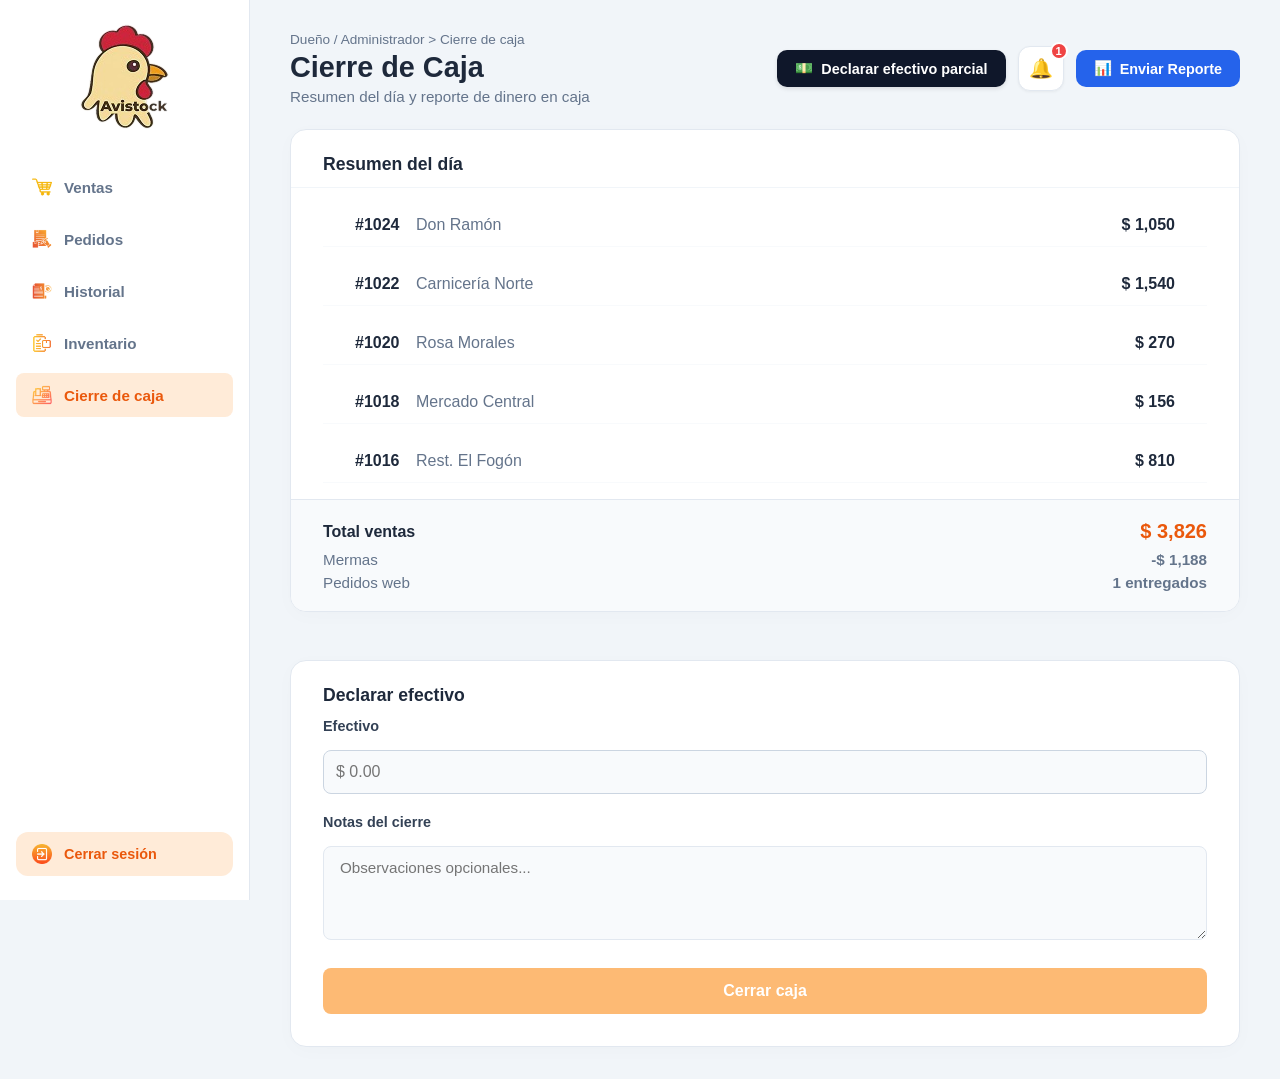
==== commit 757ba0df: "declaracion de efectivo" ====
--- a/html-global/cierre_caja.html
+++ b/html-global/cierre_caja.html
@@ -123,7 +123,7 @@
                 <div class="header-actions" style="display: flex; align-items: center; gap: 12px; flex-wrap: wrap;">
                     <button type="button" id="btn-declarar-parcial" style="background-color: #0f172a; color: #ffffff; border: none; padding: 10px 18px; border-radius: 10px; font-weight: 600; cursor: pointer; display: flex; align-items: center; gap: 8px; font-size: 0.9rem; box-shadow: 0 2px 4px rgba(0,0,0,0.1);">
                         <span>💵</span>
-                        <span>Declarar efectivo parcial (Dueño)</span>
+                        <span>Declarar efectivo parcial</span>
                     </button>
 
                     <div class="notification-bell-wrapper" style="position: relative; cursor: pointer;" onclick="toggleNotificacionesMenu()">
@@ -135,7 +135,7 @@
 
                     <button type="button" class="btn-primary" onclick="enviarReporteDia()" style="display: flex; align-items: center; gap: 8px; background-color: #2563eb; color: white; border: none; padding: 10px 18px; border-radius: 10px; font-weight: 600; cursor: pointer;">
                         <span>📊</span>
-                        <span>Enviar Reporte Completo</span>
+                        <span>Enviar Reporte</span>
                     </button>
                 </div>
             </header>
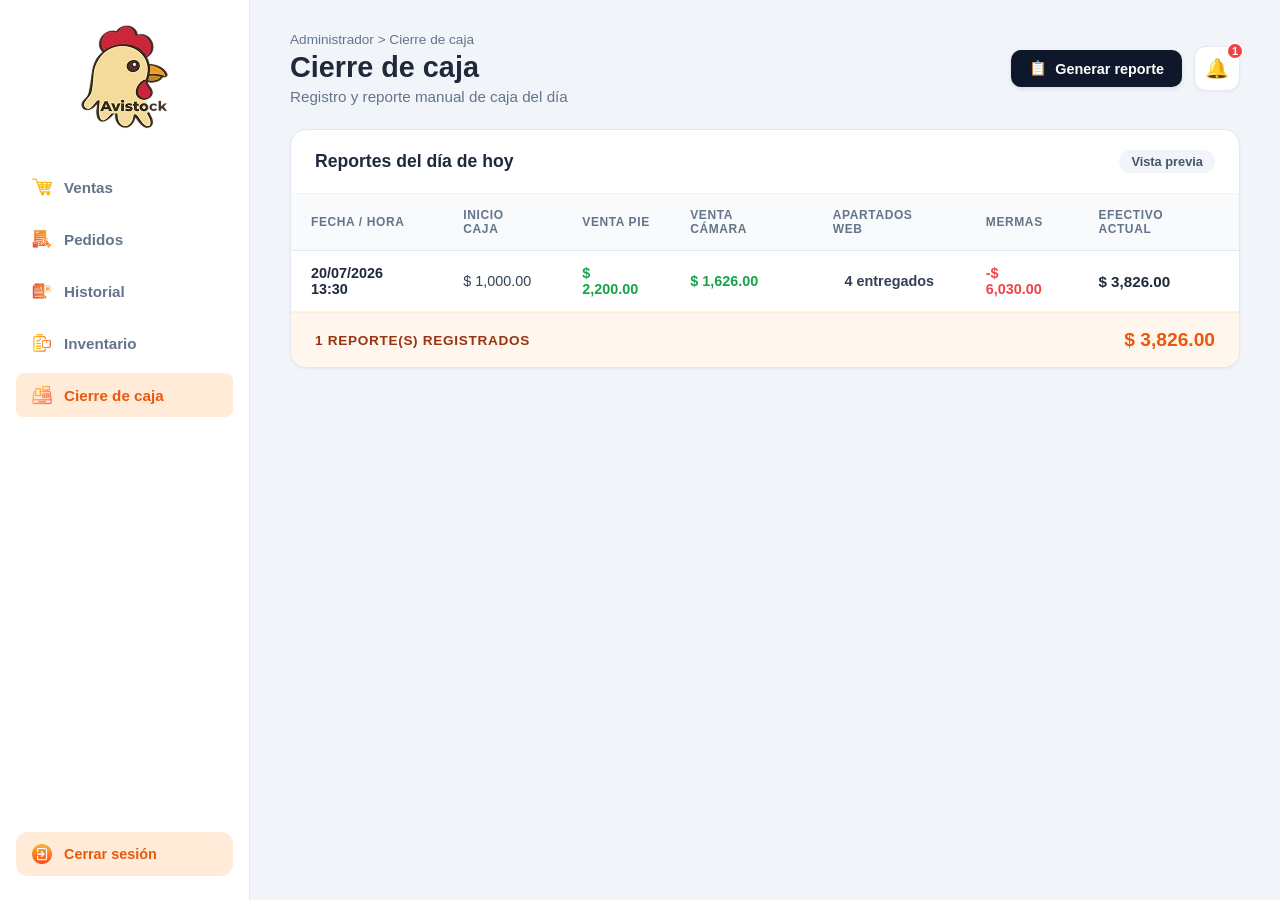
==== commit 82666507: "correcion de cierre de caja" ====
--- a/html-global/cierre_caja.html
+++ b/html-global/cierre_caja.html
@@ -6,7 +6,7 @@
     <title>Avistock - Cierre de Caja</title>
     <link rel="stylesheet" href="../css-global/admi.css">
     <style>
-        /* Estilos del modal/cuestionario flotante */
+        /* Modal Cuestionario Reporte */
         .modal-overlay {
             display: none;
             position: fixed;
@@ -26,32 +26,42 @@
         .modal-box {
             background: #ffffff;
             border-radius: 16px;
-            width: 90%;
-            max-width: 460px;
-            padding: 28px;
+            width: 92%;
+            max-width: 520px;
+            padding: 24px 28px;
             box-shadow: 0 20px 25px -5px rgba(0, 0, 0, 0.2);
+            max-height: 90vh;
+            overflow-y: auto;
             animation: fadeIn 0.2s ease-out;
         }
         @keyframes fadeIn {
             from { opacity: 0; transform: translateY(-10px); }
             to { opacity: 1; transform: translateY(0); }
         }
+        .form-grid {
+            display: grid;
+            grid-template-columns: 1fr 1fr;
+            gap: 14px;
+        }
         .form-question {
-            margin-bottom: 18px;
+            margin-bottom: 14px;
+        }
+        .form-question.full-width {
+            grid-column: span 2;
         }
         .form-question label {
             display: block;
-            font-size: 0.9rem;
+            font-size: 0.85rem;
             font-weight: 600;
             color: #1e293b;
-            margin-bottom: 8px;
+            margin-bottom: 6px;
         }
         .form-question input, .form-question textarea {
             width: 100%;
-            padding: 12px;
+            padding: 10px 12px;
             border: 1px solid #cbd5e1;
             border-radius: 8px;
-            font-size: 1rem;
+            font-size: 0.95rem;
             box-sizing: border-box;
         }
         .form-question input:focus, .form-question textarea:focus {
@@ -59,12 +69,66 @@
             border-color: #2563eb;
             box-shadow: 0 0 0 3px rgba(37, 99, 235, 0.1);
         }
+        
+        /* Estilos Tabla Estilo Ventas */
+        .ventas-card-table {
+            background: #ffffff;
+            border-radius: 16px;
+            border: 1px solid #e2e8f0;
+            overflow: hidden;
+            box-shadow: 0 1px 3px rgba(0,0,0,0.05);
+        }
+        .table-responsive {
+            width: 100%;
+            overflow-x: auto;
+        }
+        .data-table {
+            width: 100%;
+            border-collapse: collapse;
+            text-align: left;
+            font-size: 0.9rem;
+        }
+        .data-table th {
+            background-color: #f8fafc;
+            color: #64748b;
+            font-weight: 700;
+            padding: 14px 20px;
+            border-bottom: 1px solid #e2e8f0;
+            text-transform: uppercase;
+            font-size: 0.75rem;
+            letter-spacing: 0.05em;
+        }
+        .data-table td {
+            padding: 14px 20px;
+            border-bottom: 1px solid #f1f5f9;
+            color: #334155;
+        }
+        .table-summary-bar {
+            background-color: #fff7ed;
+            padding: 16px 24px;
+            display: flex;
+            justify-content: space-between;
+            align-items: center;
+            border-top: 1px solid #ffedd5;
+        }
+        .summary-count {
+            font-size: 0.85rem;
+            font-weight: 700;
+            color: #9a3412;
+            letter-spacing: 0.05em;
+        }
+        .summary-total {
+            font-size: 1.2rem;
+            font-weight: 800;
+            color: #ea580c;
+        }
     </style>
 </head>
 <body class="app-body">
 
     <div class="app-container">
         
+        <!-- BARRA LATERAL (SIDEBAR) -->
         <aside class="sidebar">
             <div class="brand">
                 <img src="../assets-global/LogoAvi 1.png" alt="Avistock" class="brand-logo" onerror="this.src='https://placehold.co/100x100?text=Avistock';">
@@ -111,123 +175,147 @@
             </a>
         </aside>
 
+        <!-- CONTENIDO PRINCIPAL -->
         <main class="main-content">
             
+            <!-- CABECERA -->
             <header class="content-header" style="margin-bottom: 24px; display: flex; justify-content: space-between; align-items: center; flex-wrap: wrap; gap: 16px;">
                 <div class="header-titles">
-                    <p class="breadcrumbs" style="font-size: 0.85rem; color: #64748b; margin-bottom: 4px;">Dueño / Administrador &gt; Cierre de caja</p>
-                    <h1 style="font-size: 1.8rem; font-weight: 700; color: #1e293b; margin: 0;">Cierre de Caja</h1>
-                    <p class="subtitle" style="font-size: 0.95rem; color: #64748b; margin-top: 4px;">Resumen del día y reporte de dinero en caja</p>
+                    <p class="breadcrumbs" style="font-size: 0.85rem; color: #64748b; margin-bottom: 4px;">Administrador &gt; Cierre de caja</p>
+                    <h1 style="font-size: 1.8rem; font-weight: 700; color: #1e293b; margin: 0;">Cierre de caja</h1>
+                    <p class="subtitle" style="font-size: 0.95rem; color: #64748b; margin-top: 4px;">Registro y reporte manual de caja del día</p>
                 </div>
 
                 <div class="header-actions" style="display: flex; align-items: center; gap: 12px; flex-wrap: wrap;">
-                    <button type="button" id="btn-declarar-parcial" style="background-color: #0f172a; color: #ffffff; border: none; padding: 10px 18px; border-radius: 10px; font-weight: 600; cursor: pointer; display: flex; align-items: center; gap: 8px; font-size: 0.9rem; box-shadow: 0 2px 4px rgba(0,0,0,0.1);">
-                        <span>💵</span>
-                        <span>Declarar efectivo parcial</span>
+                    <!-- BOTÓN PRINCIPAL GENERAR REPORTE -->
+                    <button type="button" id="btn-generar-reporte" style="background-color: #0f172a; color: #ffffff; border: none; padding: 10px 18px; border-radius: 10px; font-weight: 600; cursor: pointer; display: flex; align-items: center; gap: 8px; font-size: 0.9rem; box-shadow: 0 2px 4px rgba(0,0,0,0.1);">
+                        <span>📋</span>
+                        <span>Generar reporte</span>
                     </button>
 
-                    <div class="notification-bell-wrapper" style="position: relative; cursor: pointer;" onclick="toggleNotificacionesMenu()">
+                    <!-- CAMPANITA DE NOTIFICACIONES -->
+                    <div class="notification-bell-wrapper" style="position: relative; cursor: pointer;" onclick="toggleNotificacionesMenu(event)">
                         <div style="background: #ffffff; padding: 10px; border-radius: 12px; border: 1px solid #e2e8f0; display: flex; align-items: center; justify-content: center; box-shadow: 0 1px 3px rgba(0,0,0,0.05);">
                             <span style="font-size: 1.2rem;">🔔</span>
                             <span id="badge-notificacion" style="position: absolute; top: -4px; right: -4px; background-color: #ef4444; color: white; font-size: 0.7rem; font-weight: bold; width: 18px; height: 18px; border-radius: 50%; display: flex; align-items: center; justify-content: center; border: 2px solid #ffffff;">1</span>
                         </div>
-                    </div>
-
-                    <button type="button" class="btn-primary" onclick="enviarReporteDia()" style="display: flex; align-items: center; gap: 8px; background-color: #2563eb; color: white; border: none; padding: 10px 18px; border-radius: 10px; font-weight: 600; cursor: pointer;">
-                        <span>📊</span>
-                        <span>Enviar Reporte</span>
-                    </button>
-                </div>
-            </header>
-
-            <div class="cierre-layout-vertical">
-                
-                <div class="ventas-card" style="margin-bottom: 24px; background: #ffffff; border-radius: 16px; border: 1px solid #e2e8f0; overflow: hidden;">
-                    <div style="padding: 24px 32px 12px 32px; border-bottom: 1px solid #f1f5f9;">
-                        <h2 style="font-size: 1.1rem; font-weight: 700; color: #1e293b; margin: 0;">Resumen del día</h2>
-                    </div>
-                    
-                    <div class="resumen-items-container" id="resumen-cierre-items">
-                        </div>
-
-                    <div class="resumen-totales-footer" style="padding: 20px 32px; background-color: #f8fafc; border-top: 1px solid #e2e8f0;">
-                        <div class="totales-row-main" style="display: flex; justify-content: space-between; font-size: 1.1rem; font-weight: 700; margin-bottom: 8px;">
-                            <span class="lbl-main">Total ventas</span>
-                            <span class="val-main" id="cierre-total-ventas">$ 0.00</span>
-                        </div>
-                        <div class="totales-row-sub" style="display: flex; justify-content: space-between; color: #ef4444; font-size: 0.95rem; margin-bottom: 4px;">
-                            <span class="lbl-sub">Mermas</span>
-                            <span class="val-sub color-danger" id="cierre-total-mermas">-$ 0.00</span>
-                        </div>
-                        <div class="totales-row-sub" style="display: flex; justify-content: space-between; color: #64748b; font-size: 0.95rem;">
-                            <span class="lbl-sub">Pedidos web</span>
-                            <span class="val-sub" id="cierre-total-pedidos">1 entregados</span>
-                        </div>
-                    </div>
-                </div>
-
-                <div class="ventas-card" style="background: #ffffff; border-radius: 16px; border: 1px solid #e2e8f0; overflow: hidden;">
-                    <div style="padding: 24px 32px 12px 32px;">
-                        <h2 style="font-size: 1.1rem; font-weight: 700; color: #1e293b; margin: 0;">Declarar efectivo</h2>
-                    </div>
-                    
-                    <form id="form-cierre-caja" style="padding: 0 32px 32px 32px;" onsubmit="procesarCierreCaja(event)">
-                        <div class="cierre-form-row" style="display: block;">
-                            <div class="form-group-cierre" style="width: 100%;">
-                                <label for="cierre-efectivo" style="display: block; font-weight: 600; color: #334155; margin-bottom: 8px;">Efectivo</label>
-                                <input type="text" id="cierre-efectivo" placeholder="$ 0.00" oninput="formatearMonedaInput(this)" style="width: 100%; padding: 12px; border: 1px solid #cbd5e1; border-radius: 8px; font-size: 1rem;">
+
+                        <!-- MENÚ DESPLEGABLE DE NOTIFICACIONES -->
+                        <div id="dropdown-notificaciones" style="display: none; position: absolute; right: 0; top: 50px; width: 300px; background: #ffffff; border: 1px solid #e2e8f0; border-radius: 12px; box-shadow: 0 10px 25px rgba(0,0,0,0.15); z-index: 10000; padding: 16px;">
+                            <div style="font-weight: 700; font-size: 0.9rem; color: #1e293b; border-bottom: 1px solid #f1f5f9; padding-bottom: 8px; margin-bottom: 12px; display: flex; justify-content: space-between; align-items: center;">
+                                <span>Solicitudes del Dueño</span>
+                                <span style="font-size: 0.75rem; color: #2563eb; cursor: pointer; font-weight: 600;" onclick="marcarComoLeida(event)">Marcar leída</span>
+                            </div>
+                            <div id="lista-notificaciones">
+                                <div style="background: #fff7ed; padding: 12px; border-radius: 8px; border-left: 4px solid #f97316;">
+                                    <p style="margin: 0; font-size: 0.85rem; font-weight: 700; color: #1e293b;">📌 Solicitud de Reporte de Caja</p>
+                                    <p style="margin: 4px 0 0 0; font-size: 0.8rem; color: #64748b;">Favor de enviar el reporte manual de ventas, mermas y caja.</p>
+                                    <span style="font-size: 0.7rem; color: #94a3b8; display: block; margin-top: 6px;">Hace 5 min</span>
+                                </div>
                             </div>
                         </div>
-
-                        <div class="form-group-cierre" style="margin-top: 20px;">
-                            <label for="cierre-notas" style="display: block; font-weight: 600; color: #334155; margin-bottom: 8px;">Notas del cierre</label>
-                            <textarea id="cierre-notas" rows="4" placeholder="Observaciones opcionales..."></textarea>
-                        </div>
-
-                        <div style="margin-top: 28px;">
-                            <button type="submit" class="btn-cierre-submit" id="btn-submit-cierre">Cerrar caja</button>
-                        </div>
-                    </form>
-                </div>
-
+                    </div>
+                </div>
+            </header>
+
+            <!-- VISTA PREVIA (ESTILO VENTAS) -->
+            <div class="ventas-card-table">
+                <div style="padding: 20px 24px; border-bottom: 1px solid #f1f5f9; display: flex; justify-content: space-between; align-items: center;">
+                    <h2 style="font-size: 1.1rem; font-weight: 700; color: #1e293b; margin: 0;">Reportes del día de hoy</h2>
+                    <span style="background-color: #f1f5f9; color: #475569; padding: 4px 12px; border-radius: 20px; font-size: 0.8rem; font-weight: 600;">Vista previa</span>
+                </div>
+
+                <div class="table-responsive">
+                    <table class="data-table">
+                        <thead>
+                            <tr>
+                                <th>FECHA / HORA</th>
+                                <th>INICIO CAJA</th>
+                                <th>VENTA PIE</th>
+                                <th>VENTA CÁMARA</th>
+                                <th>APARTADOS WEB</th>
+                                <th>MERMAS</th>
+                                <th>EFECTIVO ACTUAL</th>
+                            </tr>
+                        </thead>
+                        <tbody id="tabla-reportes-caja-rows">
+                            <!-- Filas generadas dinámicamente -->
+                        </tbody>
+                    </table>
+                </div>
+
+                <!-- BARRA DE RESUMEN INFERIOR -->
+                <div class="table-summary-bar">
+                    <span class="summary-count" id="reportes-contador-texto">0 REPORTES REGISTRADOS</span>
+                    <span class="summary-total" id="reporte-ultimo-efectivo">$ 0.00</span>
+                </div>
             </div>
+
         </main>
     </div>
 
+    <!-- CUESTIONARIO MODAL DE REPORTE DE CAJA -->
     <div id="modal-cuestionario-caja" class="modal-overlay">
         <div class="modal-box">
-            <div style="display: flex; justify-content: space-between; align-items: center; margin-bottom: 20px; border-bottom: 1px solid #f1f5f9; padding-bottom: 12px;">
+            <div style="display: flex; justify-content: space-between; align-items: center; margin-bottom: 18px; border-bottom: 1px solid #f1f5f9; padding-bottom: 12px;">
                 <div>
-                    <h3 style="margin: 0; font-size: 1.2rem; font-weight: 700; color: #0f172a;">Cuestionario de Caja</h3>
-                    <p style="margin: 4px 0 0 0; font-size: 0.85rem; color: #64748b;">Reporte parcial solicitado por el dueño</p>
+                    <h3 style="margin: 0; font-size: 1.2rem; font-weight: 700; color: #0f172a;">Generar Reporte de Caja</h3>
+                    <p style="margin: 4px 0 0 0; font-size: 0.8rem; color: #64748b;">Ingrese manualmente todos los datos solicitados</p>
                 </div>
                 <button type="button" id="btn-cerrar-cuestionario" style="background: none; border: none; font-size: 1.5rem; cursor: pointer; color: #94a3b8;">&times;</button>
             </div>
 
             <form id="form-cuestionario-caja">
-                <div class="form-question">
-                    <label for="cuanto-dinero-hay">1. ¿Cuánto dinero hay físicamente en caja actualmente?</label>
-                    <input type="text" id="cuanto-dinero-hay" placeholder="$ 0.00" required oninput="formatearMonedaInput(this)">
-                </div>
-
-                <div class="form-question">
-                    <label for="hora-verificacion">2. Hora de la consulta / revisión</label>
-                    <input type="time" id="hora-verificacion" required>
-                </div>
-
-                <div class="form-question">
-                    <label for="notas-caja-dueno">3. Observaciones adicionales para el dueño</label>
-                    <textarea id="notas-caja-dueno" rows="3" placeholder="Ej. Cambio guardado, billetes de alta denominación, etc."></textarea>
-                </div>
-
-                <div style="display: flex; gap: 12px; justify-content: flex-end; margin-top: 24px;">
+                <div class="form-grid">
+                    <!-- Inicio y Fin de caja -->
+                    <div class="form-question">
+                        <label for="caja-inicio">1. Dinero inicial en caja ($)</label>
+                        <input type="text" id="caja-inicio" placeholder="$ 0.00" required oninput="formatearMonedaInput(this)">
+                    </div>
+
+                    <div class="form-question">
+                        <label for="caja-actual">2. Dinero actual en caja ($)</label>
+                        <input type="text" id="caja-actual" placeholder="$ 0.00" required oninput="formatearMonedaInput(this)">
+                    </div>
+
+                    <!-- Ventas Pie y Cámara -->
+                    <div class="form-question">
+                        <label for="ventas-pie">3. Ventas pollo en pie ($)</label>
+                        <input type="text" id="ventas-pie" placeholder="$ 0.00" required oninput="formatearMonedaInput(this)">
+                    </div>
+
+                    <div class="form-question">
+                        <label for="ventas-camara">4. Ventas pollo en cámara ($)</label>
+                        <input type="text" id="ventas-camara" placeholder="$ 0.00" required oninput="formatearMonedaInput(this)">
+                    </div>
+
+                    <!-- Apartados web y Mermas -->
+                    <div class="form-question">
+                        <label for="apartados-web">5. Apartados web (Cant.)</label>
+                        <input type="number" id="apartados-web" min="0" placeholder="Ej. 4" required>
+                    </div>
+
+                    <div class="form-question">
+                        <label for="mermas-monto">6. Mermas ($)</label>
+                        <input type="text" id="mermas-monto" placeholder="$ 0.00" required oninput="formatearMonedaInput(this)">
+                    </div>
+
+                    <!-- Notas -->
+                    <div class="form-question full-width">
+                        <label for="reporte-notas">7. Observaciones adicionales</label>
+                        <textarea id="reporte-notas" rows="2" placeholder="Observaciones o notas del turno..."></textarea>
+                    </div>
+                </div>
+
+                <div style="display: flex; gap: 12px; justify-content: flex-end; margin-top: 18px;">
                     <button type="button" id="btn-cancelar-cuestionario" style="padding: 10px 18px; background: #f1f5f9; color: #475569; border: none; border-radius: 8px; font-weight: 600; cursor: pointer;">Cancelar</button>
-                    <button type="submit" style="padding: 10px 20px; background: #0f172a; color: #ffffff; border: none; border-radius: 8px; font-weight: 600; cursor: pointer;">Enviar Cuestionario</button>
+                    <button type="submit" style="padding: 10px 20px; background: #0f172a; color: #ffffff; border: none; border-radius: 8px; font-weight: 600; cursor: pointer;">Guardar Reporte</button>
                 </div>
             </form>
         </div>
     </div>
 
+    <!-- Contenedor de notificaciones -->
     <div id="notification-container" style="position: fixed; bottom: 20px; right: 20px; z-index: 10000;"></div>
 
     <script src="../js-global/admi.js"></script>
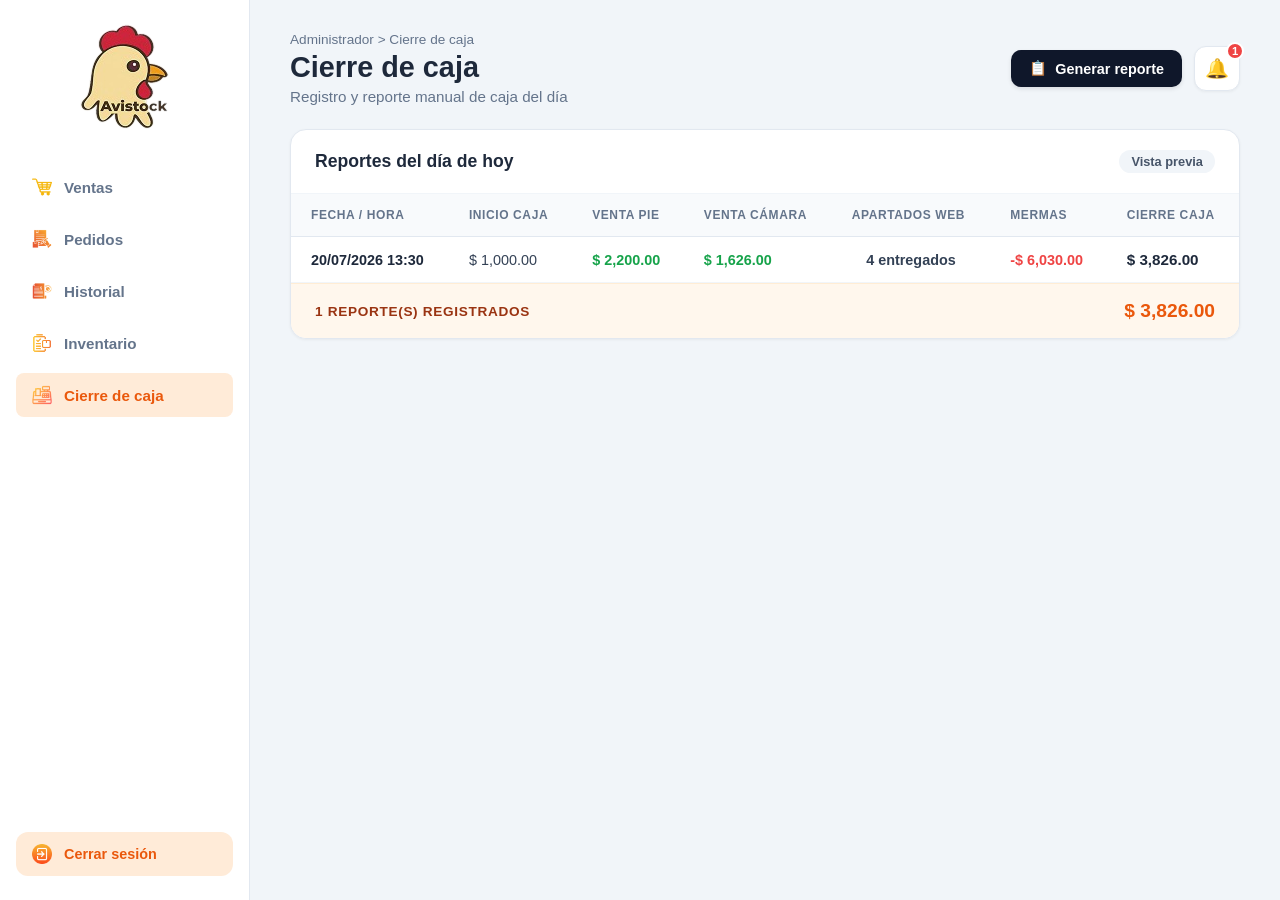
==== commit a9e2ba32: "correcion de cierre de caja" ====
--- a/html-global/cierre_caja.html
+++ b/html-global/cierre_caja.html
@@ -6,7 +6,7 @@
     <title>Avistock - Cierre de Caja</title>
     <link rel="stylesheet" href="../css-global/admi.css">
     <style>
-        /* Modal Cuestionario Reporte */
+        /* Modal Cuestionario Reporte (100% Vertical) */
         .modal-overlay {
             display: none;
             position: fixed;
@@ -27,10 +27,10 @@
             background: #ffffff;
             border-radius: 16px;
             width: 92%;
-            max-width: 520px;
+            max-width: 480px;
             padding: 24px 28px;
             box-shadow: 0 20px 25px -5px rgba(0, 0, 0, 0.2);
-            max-height: 90vh;
+            max-height: 88vh;
             overflow-y: auto;
             animation: fadeIn 0.2s ease-out;
         }
@@ -38,19 +38,19 @@
             from { opacity: 0; transform: translateY(-10px); }
             to { opacity: 1; transform: translateY(0); }
         }
-        .form-grid {
-            display: grid;
-            grid-template-columns: 1fr 1fr;
+        
+        /* Layout estrictamente vertical para las preguntas */
+        .form-vertical-stack {
+            display: flex;
+            flex-direction: column;
             gap: 14px;
         }
         .form-question {
-            margin-bottom: 14px;
-        }
-        .form-question.full-width {
-            grid-column: span 2;
+            display: flex;
+            flex-direction: column;
+            width: 100%;
         }
         .form-question label {
-            display: block;
             font-size: 0.85rem;
             font-weight: 600;
             color: #1e293b;
@@ -200,7 +200,7 @@
                             <span id="badge-notificacion" style="position: absolute; top: -4px; right: -4px; background-color: #ef4444; color: white; font-size: 0.7rem; font-weight: bold; width: 18px; height: 18px; border-radius: 50%; display: flex; align-items: center; justify-content: center; border: 2px solid #ffffff;">1</span>
                         </div>
 
-                        <!-- MENÚ DESPLEGABLE DE NOTIFICACIONES -->
+                        <!-- MENÚ DESPLEGABLE -->
                         <div id="dropdown-notificaciones" style="display: none; position: absolute; right: 0; top: 50px; width: 300px; background: #ffffff; border: 1px solid #e2e8f0; border-radius: 12px; box-shadow: 0 10px 25px rgba(0,0,0,0.15); z-index: 10000; padding: 16px;">
                             <div style="font-weight: 700; font-size: 0.9rem; color: #1e293b; border-bottom: 1px solid #f1f5f9; padding-bottom: 8px; margin-bottom: 12px; display: flex; justify-content: space-between; align-items: center;">
                                 <span>Solicitudes del Dueño</span>
@@ -209,7 +209,7 @@
                             <div id="lista-notificaciones">
                                 <div style="background: #fff7ed; padding: 12px; border-radius: 8px; border-left: 4px solid #f97316;">
                                     <p style="margin: 0; font-size: 0.85rem; font-weight: 700; color: #1e293b;">📌 Solicitud de Reporte de Caja</p>
-                                    <p style="margin: 4px 0 0 0; font-size: 0.8rem; color: #64748b;">Favor de enviar el reporte manual de ventas, mermas y caja.</p>
+                                    <p style="margin: 4px 0 0 0; font-size: 0.8rem; color: #64748b;">Favor de registrar inicio y cierre de caja manualmente.</p>
                                     <span style="font-size: 0.7rem; color: #94a3b8; display: block; margin-top: 6px;">Hace 5 min</span>
                                 </div>
                             </div>
@@ -235,16 +235,16 @@
                                 <th>VENTA CÁMARA</th>
                                 <th>APARTADOS WEB</th>
                                 <th>MERMAS</th>
-                                <th>EFECTIVO ACTUAL</th>
+                                <th>CIERRE CAJA</th>
                             </tr>
                         </thead>
                         <tbody id="tabla-reportes-caja-rows">
-                            <!-- Filas generadas dinámicamente -->
+                            <!-- Filas dinámicas -->
                         </tbody>
                     </table>
                 </div>
 
-                <!-- BARRA DE RESUMEN INFERIOR -->
+                <!-- RESUMEN INFERIOR -->
                 <div class="table-summary-bar">
                     <span class="summary-count" id="reportes-contador-texto">0 REPORTES REGISTRADOS</span>
                     <span class="summary-total" id="reporte-ultimo-efectivo">$ 0.00</span>
@@ -254,60 +254,63 @@
         </main>
     </div>
 
-    <!-- CUESTIONARIO MODAL DE REPORTE DE CAJA -->
+    <!-- CUESTIONARIO MODAL EN VERTICAL -->
     <div id="modal-cuestionario-caja" class="modal-overlay">
         <div class="modal-box">
             <div style="display: flex; justify-content: space-between; align-items: center; margin-bottom: 18px; border-bottom: 1px solid #f1f5f9; padding-bottom: 12px;">
                 <div>
                     <h3 style="margin: 0; font-size: 1.2rem; font-weight: 700; color: #0f172a;">Generar Reporte de Caja</h3>
-                    <p style="margin: 4px 0 0 0; font-size: 0.8rem; color: #64748b;">Ingrese manualmente todos los datos solicitados</p>
+                    <p style="margin: 4px 0 0 0; font-size: 0.8rem; color: #64748b;">Ingrese manualmente todos los datos del turno</p>
                 </div>
                 <button type="button" id="btn-cerrar-cuestionario" style="background: none; border: none; font-size: 1.5rem; cursor: pointer; color: #94a3b8;">&times;</button>
             </div>
 
             <form id="form-cuestionario-caja">
-                <div class="form-grid">
-                    <!-- Inicio y Fin de caja -->
-                    <div class="form-question">
-                        <label for="caja-inicio">1. Dinero inicial en caja ($)</label>
+                <div class="form-vertical-stack">
+                    <!-- 1. Dinero inicial con el que inició -->
+                    <div class="form-question">
+                        <label for="caja-inicio">1. Dinero inicial con el que se inició ($)</label>
                         <input type="text" id="caja-inicio" placeholder="$ 0.00" required oninput="formatearMonedaInput(this)">
                     </div>
 
-                    <div class="form-question">
-                        <label for="caja-actual">2. Dinero actual en caja ($)</label>
+                    <!-- 2. Dinero final con el que cerró -->
+                    <div class="form-question">
+                        <label for="caja-actual">2. Dinero final con el que se cerró ($)</label>
                         <input type="text" id="caja-actual" placeholder="$ 0.00" required oninput="formatearMonedaInput(this)">
                     </div>
 
-                    <!-- Ventas Pie y Cámara -->
+                    <!-- 3. Ventas pollo en pie -->
                     <div class="form-question">
                         <label for="ventas-pie">3. Ventas pollo en pie ($)</label>
                         <input type="text" id="ventas-pie" placeholder="$ 0.00" required oninput="formatearMonedaInput(this)">
                     </div>
 
+                    <!-- 4. Ventas pollo en cámara -->
                     <div class="form-question">
                         <label for="ventas-camara">4. Ventas pollo en cámara ($)</label>
                         <input type="text" id="ventas-camara" placeholder="$ 0.00" required oninput="formatearMonedaInput(this)">
                     </div>
 
-                    <!-- Apartados web y Mermas -->
-                    <div class="form-question">
-                        <label for="apartados-web">5. Apartados web (Cant.)</label>
+                    <!-- 5. Apartados web -->
+                    <div class="form-question">
+                        <label for="apartados-web">5. Apartados en página web (Cant.)</label>
                         <input type="number" id="apartados-web" min="0" placeholder="Ej. 4" required>
                     </div>
 
+                    <!-- 6. Mermas -->
                     <div class="form-question">
                         <label for="mermas-monto">6. Mermas ($)</label>
                         <input type="text" id="mermas-monto" placeholder="$ 0.00" required oninput="formatearMonedaInput(this)">
                     </div>
 
-                    <!-- Notas -->
-                    <div class="form-question full-width">
+                    <!-- 7. Observaciones -->
+                    <div class="form-question">
                         <label for="reporte-notas">7. Observaciones adicionales</label>
                         <textarea id="reporte-notas" rows="2" placeholder="Observaciones o notas del turno..."></textarea>
                     </div>
                 </div>
 
-                <div style="display: flex; gap: 12px; justify-content: flex-end; margin-top: 18px;">
+                <div style="display: flex; gap: 12px; justify-content: flex-end; margin-top: 20px;">
                     <button type="button" id="btn-cancelar-cuestionario" style="padding: 10px 18px; background: #f1f5f9; color: #475569; border: none; border-radius: 8px; font-weight: 600; cursor: pointer;">Cancelar</button>
                     <button type="submit" style="padding: 10px 20px; background: #0f172a; color: #ffffff; border: none; border-radius: 8px; font-weight: 600; cursor: pointer;">Guardar Reporte</button>
                 </div>
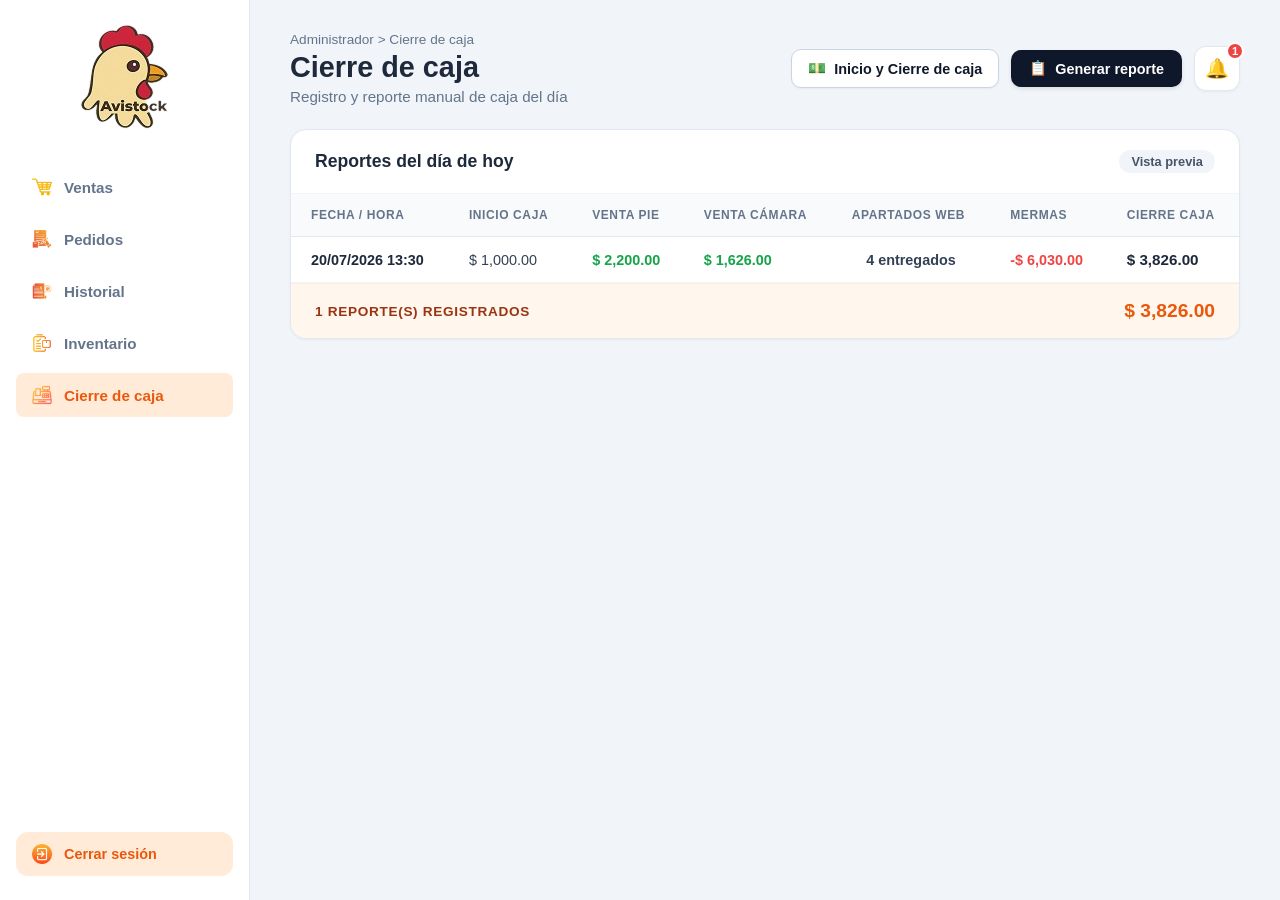
==== commit 60dee7be: "cierre" ====
--- a/html-global/cierre_caja.html
+++ b/html-global/cierre_caja.html
@@ -6,7 +6,7 @@
     <title>Avistock - Cierre de Caja</title>
     <link rel="stylesheet" href="../css-global/admi.css">
     <style>
-        /* Modal Cuestionario Reporte (100% Vertical) */
+        /* Modales Flotantes */
         .modal-overlay {
             display: none;
             position: fixed;
@@ -68,6 +68,45 @@
             outline: none;
             border-color: #2563eb;
             box-shadow: 0 0 0 3px rgba(37, 99, 235, 0.1);
+        }
+
+        /* Botones de acción en Header */
+        .btn-header-secundario {
+            background-color: #ffffff;
+            color: #0f172a;
+            border: 1px solid #cbd5e1;
+            padding: 10px 16px;
+            border-radius: 10px;
+            font-weight: 600;
+            cursor: pointer;
+            display: flex;
+            align-items: center;
+            gap: 8px;
+            font-size: 0.9rem;
+            box-shadow: 0 1px 2px rgba(0,0,0,0.05);
+            transition: all 0.2s ease;
+        }
+        .btn-header-secundario:hover {
+            background-color: #f8fafc;
+            border-color: #94a3b8;
+        }
+        .btn-header-primario {
+            background-color: #0f172a;
+            color: #ffffff;
+            border: none;
+            padding: 10px 18px;
+            border-radius: 10px;
+            font-weight: 600;
+            cursor: pointer;
+            display: flex;
+            align-items: center;
+            gap: 8px;
+            font-size: 0.9rem;
+            box-shadow: 0 2px 4px rgba(0,0,0,0.1);
+            transition: all 0.2s ease;
+        }
+        .btn-header-primario:hover {
+            background-color: #1e293b;
         }
         
         /* Estilos Tabla Estilo Ventas */
@@ -187,8 +226,14 @@
                 </div>
 
                 <div class="header-actions" style="display: flex; align-items: center; gap: 12px; flex-wrap: wrap;">
-                    <!-- BOTÓN PRINCIPAL GENERAR REPORTE -->
-                    <button type="button" id="btn-generar-reporte" style="background-color: #0f172a; color: #ffffff; border: none; padding: 10px 18px; border-radius: 10px; font-weight: 600; cursor: pointer; display: flex; align-items: center; gap: 8px; font-size: 0.9rem; box-shadow: 0 2px 4px rgba(0,0,0,0.1);">
+                    <!-- BOTÓN 1: INICIO Y CIERRE DE CAJA -->
+                    <button type="button" id="btn-inicio-cierre" class="btn-header-secundario">
+                        <span>💵</span>
+                        <span>Inicio y Cierre de caja</span>
+                    </button>
+
+                    <!-- BOTÓN 2: GENERAR REPORTE -->
+                    <button type="button" id="btn-generar-reporte" class="btn-header-primario">
                         <span>📋</span>
                         <span>Generar reporte</span>
                     </button>
@@ -254,7 +299,44 @@
         </main>
     </div>
 
-    <!-- CUESTIONARIO MODAL EN VERTICAL -->
+    <!-- MODAL 1: REGISTRO DE INICIO Y CIERRE DE CAJA -->
+    <div id="modal-inicio-cierre-caja" class="modal-overlay">
+        <div class="modal-box">
+            <div style="display: flex; justify-content: space-between; align-items: center; margin-bottom: 18px; border-bottom: 1px solid #f1f5f9; padding-bottom: 12px;">
+                <div>
+                    <h3 style="margin: 0; font-size: 1.2rem; font-weight: 700; color: #0f172a;">Inicio y Cierre de Caja</h3>
+                    <p style="margin: 4px 0 0 0; font-size: 0.8rem; color: #64748b;">Registre con cuánto dinero inició y cerró el día</p>
+                </div>
+                <button type="button" id="btn-cerrar-inicio-cierre" style="background: none; border: none; font-size: 1.5rem; cursor: pointer; color: #94a3b8;">&times;</button>
+            </div>
+
+            <form id="form-inicio-cierre">
+                <div class="form-vertical-stack">
+                    <div class="form-question">
+                        <label for="reg-monto-inicio">Dinero inicial del día ($)</label>
+                        <input type="text" id="reg-monto-inicio" placeholder="$ 0.00" required oninput="formatearMonedaInput(this)">
+                    </div>
+
+                    <div class="form-question">
+                        <label for="reg-monto-cierre">Dinero al cierre del día ($)</label>
+                        <input type="text" id="reg-monto-cierre" placeholder="$ 0.00" required oninput="formatearMonedaInput(this)">
+                    </div>
+
+                    <div class="form-question">
+                        <label for="reg-notas-cierre">Notas de apertura / cierre</label>
+                        <textarea id="reg-notas-cierre" rows="2" placeholder="Observaciones sobre los montos de inicio o cierre..."></textarea>
+                    </div>
+                </div>
+
+                <div style="display: flex; gap: 12px; justify-content: flex-end; margin-top: 20px;">
+                    <button type="button" id="btn-cancelar-inicio-cierre" style="padding: 10px 18px; background: #f1f5f9; color: #475569; border: none; border-radius: 8px; font-weight: 600; cursor: pointer;">Cancelar</button>
+                    <button type="submit" style="padding: 10px 20px; background: #0f172a; color: #ffffff; border: none; border-radius: 8px; font-weight: 600; cursor: pointer;">Guardar registro</button>
+                </div>
+            </form>
+        </div>
+    </div>
+
+    <!-- MODAL 2: CUESTIONARIO COMPLETO (REPORTE GENERAL) -->
     <div id="modal-cuestionario-caja" class="modal-overlay">
         <div class="modal-box">
             <div style="display: flex; justify-content: space-between; align-items: center; margin-bottom: 18px; border-bottom: 1px solid #f1f5f9; padding-bottom: 12px;">
@@ -267,43 +349,36 @@
 
             <form id="form-cuestionario-caja">
                 <div class="form-vertical-stack">
-                    <!-- 1. Dinero inicial con el que inició -->
                     <div class="form-question">
                         <label for="caja-inicio">1. Dinero inicial con el que se inició ($)</label>
                         <input type="text" id="caja-inicio" placeholder="$ 0.00" required oninput="formatearMonedaInput(this)">
                     </div>
 
-                    <!-- 2. Dinero final con el que cerró -->
                     <div class="form-question">
                         <label for="caja-actual">2. Dinero final con el que se cerró ($)</label>
                         <input type="text" id="caja-actual" placeholder="$ 0.00" required oninput="formatearMonedaInput(this)">
                     </div>
 
-                    <!-- 3. Ventas pollo en pie -->
                     <div class="form-question">
                         <label for="ventas-pie">3. Ventas pollo en pie ($)</label>
                         <input type="text" id="ventas-pie" placeholder="$ 0.00" required oninput="formatearMonedaInput(this)">
                     </div>
 
-                    <!-- 4. Ventas pollo en cámara -->
                     <div class="form-question">
                         <label for="ventas-camara">4. Ventas pollo en cámara ($)</label>
                         <input type="text" id="ventas-camara" placeholder="$ 0.00" required oninput="formatearMonedaInput(this)">
                     </div>
 
-                    <!-- 5. Apartados web -->
                     <div class="form-question">
                         <label for="apartados-web">5. Apartados en página web (Cant.)</label>
                         <input type="number" id="apartados-web" min="0" placeholder="Ej. 4" required>
                     </div>
 
-                    <!-- 6. Mermas -->
                     <div class="form-question">
                         <label for="mermas-monto">6. Mermas ($)</label>
                         <input type="text" id="mermas-monto" placeholder="$ 0.00" required oninput="formatearMonedaInput(this)">
                     </div>
 
-                    <!-- 7. Observaciones -->
                     <div class="form-question">
                         <label for="reporte-notas">7. Observaciones adicionales</label>
                         <textarea id="reporte-notas" rows="2" placeholder="Observaciones o notas del turno..."></textarea>
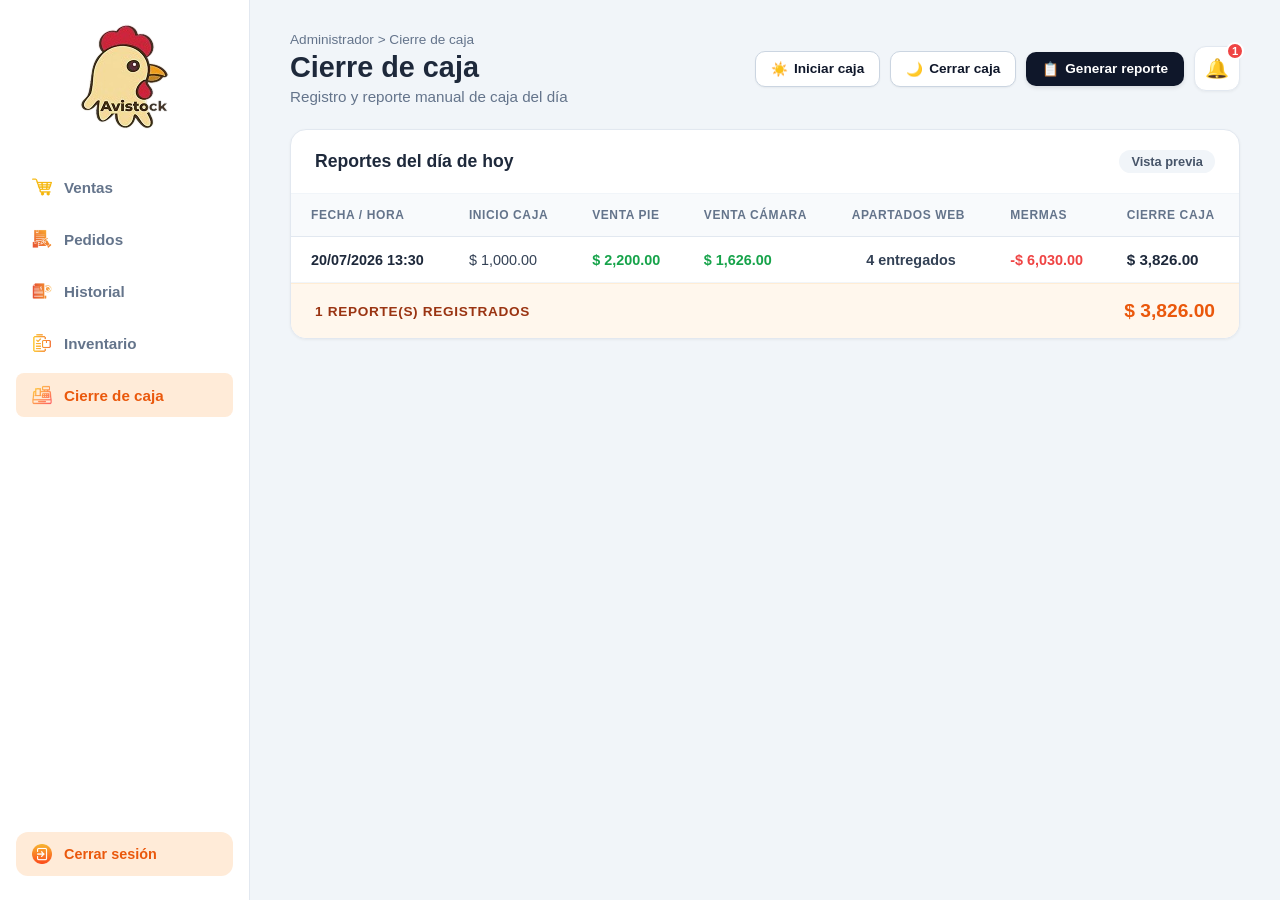
==== commit 0841bcc3: "cierre de cajas" ====
--- a/html-global/cierre_caja.html
+++ b/html-global/cierre_caja.html
@@ -39,7 +39,7 @@
             to { opacity: 1; transform: translateY(0); }
         }
         
-        /* Layout estrictamente vertical para las preguntas */
+        /* Layout vertical para inputs */
         .form-vertical-stack {
             display: flex;
             flex-direction: column;
@@ -70,19 +70,19 @@
             box-shadow: 0 0 0 3px rgba(37, 99, 235, 0.1);
         }
 
-        /* Botones de acción en Header */
+        /* Estilos Botones Header */
         .btn-header-secundario {
             background-color: #ffffff;
             color: #0f172a;
             border: 1px solid #cbd5e1;
-            padding: 10px 16px;
+            padding: 9px 15px;
             border-radius: 10px;
             font-weight: 600;
             cursor: pointer;
             display: flex;
             align-items: center;
-            gap: 8px;
-            font-size: 0.9rem;
+            gap: 6px;
+            font-size: 0.85rem;
             box-shadow: 0 1px 2px rgba(0,0,0,0.05);
             transition: all 0.2s ease;
         }
@@ -94,14 +94,14 @@
             background-color: #0f172a;
             color: #ffffff;
             border: none;
-            padding: 10px 18px;
+            padding: 9px 16px;
             border-radius: 10px;
             font-weight: 600;
             cursor: pointer;
             display: flex;
             align-items: center;
-            gap: 8px;
-            font-size: 0.9rem;
+            gap: 6px;
+            font-size: 0.85rem;
             box-shadow: 0 2px 4px rgba(0,0,0,0.1);
             transition: all 0.2s ease;
         }
@@ -217,7 +217,7 @@
         <!-- CONTENIDO PRINCIPAL -->
         <main class="main-content">
             
-            <!-- CABECERA -->
+            <!-- CABECERA DE LA PÁGINA -->
             <header class="content-header" style="margin-bottom: 24px; display: flex; justify-content: space-between; align-items: center; flex-wrap: wrap; gap: 16px;">
                 <div class="header-titles">
                     <p class="breadcrumbs" style="font-size: 0.85rem; color: #64748b; margin-bottom: 4px;">Administrador &gt; Cierre de caja</p>
@@ -225,14 +225,20 @@
                     <p class="subtitle" style="font-size: 0.95rem; color: #64748b; margin-top: 4px;">Registro y reporte manual de caja del día</p>
                 </div>
 
-                <div class="header-actions" style="display: flex; align-items: center; gap: 12px; flex-wrap: wrap;">
-                    <!-- BOTÓN 1: INICIO Y CIERRE DE CAJA -->
-                    <button type="button" id="btn-inicio-cierre" class="btn-header-secundario">
-                        <span>💵</span>
-                        <span>Inicio y Cierre de caja</span>
+                <div class="header-actions" style="display: flex; align-items: center; gap: 10px; flex-wrap: wrap;">
+                    <!-- BOTÓN 1: INICIAR CAJA -->
+                    <button type="button" id="btn-iniciar-caja" class="btn-header-secundario">
+                        <span>☀️</span>
+                        <span>Iniciar caja</span>
                     </button>
 
-                    <!-- BOTÓN 2: GENERAR REPORTE -->
+                    <!-- BOTÓN 2: CERRAR CAJA -->
+                    <button type="button" id="btn-cerrar-caja" class="btn-header-secundario">
+                        <span>🌙</span>
+                        <span>Cerrar caja</span>
+                    </button>
+
+                    <!-- BOTÓN 3: GENERAR REPORTE -->
                     <button type="button" id="btn-generar-reporte" class="btn-header-primario">
                         <span>📋</span>
                         <span>Generar reporte</span>
@@ -263,7 +269,7 @@
                 </div>
             </header>
 
-            <!-- VISTA PREVIA (ESTILO VENTAS) -->
+            <!-- VISTA PREVIA DE REPORTES -->
             <div class="ventas-card-table">
                 <div style="padding: 20px 24px; border-bottom: 1px solid #f1f5f9; display: flex; justify-content: space-between; align-items: center;">
                     <h2 style="font-size: 1.1rem; font-weight: 700; color: #1e293b; margin: 0;">Reportes del día de hoy</h2>
@@ -284,12 +290,12 @@
                             </tr>
                         </thead>
                         <tbody id="tabla-reportes-caja-rows">
-                            <!-- Filas dinámicas -->
+                            <!-- Filas cargadas con JS -->
                         </tbody>
                     </table>
                 </div>
 
-                <!-- RESUMEN INFERIOR -->
+                <!-- RESUMEN EN PIE DE TABLA -->
                 <div class="table-summary-bar">
                     <span class="summary-count" id="reportes-contador-texto">0 REPORTES REGISTRADOS</span>
                     <span class="summary-total" id="reporte-ultimo-efectivo">$ 0.00</span>
@@ -299,52 +305,79 @@
         </main>
     </div>
 
-    <!-- MODAL 1: REGISTRO DE INICIO Y CIERRE DE CAJA -->
-    <div id="modal-inicio-cierre-caja" class="modal-overlay">
+    <!-- MODAL 1: INICIAR CAJA (INICIO DE DÍA) -->
+    <div id="modal-iniciar-caja" class="modal-overlay">
         <div class="modal-box">
             <div style="display: flex; justify-content: space-between; align-items: center; margin-bottom: 18px; border-bottom: 1px solid #f1f5f9; padding-bottom: 12px;">
                 <div>
-                    <h3 style="margin: 0; font-size: 1.2rem; font-weight: 700; color: #0f172a;">Inicio y Cierre de Caja</h3>
-                    <p style="margin: 4px 0 0 0; font-size: 0.8rem; color: #64748b;">Registre con cuánto dinero inició y cerró el día</p>
-                </div>
-                <button type="button" id="btn-cerrar-inicio-cierre" style="background: none; border: none; font-size: 1.5rem; cursor: pointer; color: #94a3b8;">&times;</button>
+                    <h3 style="margin: 0; font-size: 1.2rem; font-weight: 700; color: #0f172a;">☀️ Iniciar Caja</h3>
+                    <p style="margin: 4px 0 0 0; font-size: 0.8rem; color: #64748b;">Apertura de turno al inicio del día</p>
+                </div>
+                <button type="button" class="btn-cerrar-modal-gen" data-target="modal-iniciar-caja" style="background: none; border: none; font-size: 1.5rem; cursor: pointer; color: #94a3b8;">&times;</button>
             </div>
 
-            <form id="form-inicio-cierre">
+            <form id="form-iniciar-caja">
                 <div class="form-vertical-stack">
                     <div class="form-question">
-                        <label for="reg-monto-inicio">Dinero inicial del día ($)</label>
-                        <input type="text" id="reg-monto-inicio" placeholder="$ 0.00" required oninput="formatearMonedaInput(this)">
-                    </div>
-
-                    <div class="form-question">
-                        <label for="reg-monto-cierre">Dinero al cierre del día ($)</label>
-                        <input type="text" id="reg-monto-cierre" placeholder="$ 0.00" required oninput="formatearMonedaInput(this)">
-                    </div>
-
-                    <div class="form-question">
-                        <label for="reg-notas-cierre">Notas de apertura / cierre</label>
-                        <textarea id="reg-notas-cierre" rows="2" placeholder="Observaciones sobre los montos de inicio o cierre..."></textarea>
+                        <label for="monto-inicio-solo">Dinero inicial del día ($)</label>
+                        <input type="text" id="monto-inicio-solo" placeholder="$ 0.00" required oninput="formatearMonedaInput(this)">
+                    </div>
+
+                    <div class="form-question">
+                        <label for="notas-inicio-solo">Notas de apertura (Opcional)</label>
+                        <textarea id="notas-inicio-solo" rows="2" placeholder="Ej. Cambio guardado de la noche anterior..."></textarea>
                     </div>
                 </div>
 
                 <div style="display: flex; gap: 12px; justify-content: flex-end; margin-top: 20px;">
-                    <button type="button" id="btn-cancelar-inicio-cierre" style="padding: 10px 18px; background: #f1f5f9; color: #475569; border: none; border-radius: 8px; font-weight: 600; cursor: pointer;">Cancelar</button>
-                    <button type="submit" style="padding: 10px 20px; background: #0f172a; color: #ffffff; border: none; border-radius: 8px; font-weight: 600; cursor: pointer;">Guardar registro</button>
+                    <button type="button" class="btn-cerrar-modal-gen" data-target="modal-iniciar-caja" style="padding: 10px 18px; background: #f1f5f9; color: #475569; border: none; border-radius: 8px; font-weight: 600; cursor: pointer;">Cancelar</button>
+                    <button type="submit" style="padding: 10px 20px; background: #0f172a; color: #ffffff; border: none; border-radius: 8px; font-weight: 600; cursor: pointer;">Guardar Inicio</button>
                 </div>
             </form>
         </div>
     </div>
 
-    <!-- MODAL 2: CUESTIONARIO COMPLETO (REPORTE GENERAL) -->
+    <!-- MODAL 2: CERRAR CAJA (FIN DE DÍA) -->
+    <div id="modal-cerrar-caja" class="modal-overlay">
+        <div class="modal-box">
+            <div style="display: flex; justify-content: space-between; align-items: center; margin-bottom: 18px; border-bottom: 1px solid #f1f5f9; padding-bottom: 12px;">
+                <div>
+                    <h3 style="margin: 0; font-size: 1.2rem; font-weight: 700; color: #0f172a;">🌙 Cerrar Caja</h3>
+                    <p style="margin: 4px 0 0 0; font-size: 0.8rem; color: #64748b;">Registro del dinero al finalizar el turno</p>
+                </div>
+                <button type="button" class="btn-cerrar-modal-gen" data-target="modal-cerrar-caja" style="background: none; border: none; font-size: 1.5rem; cursor: pointer; color: #94a3b8;">&times;</button>
+            </div>
+
+            <form id="form-cerrar-caja">
+                <div class="form-vertical-stack">
+                    <div class="form-question">
+                        <label for="monto-cierre-solo">Dinero al cierre del día ($)</label>
+                        <input type="text" id="monto-cierre-solo" placeholder="$ 0.00" required oninput="formatearMonedaInput(this)">
+                    </div>
+
+                    <div class="form-question">
+                        <label for="notas-cierre-solo">Notas de cierre (Opcional)</label>
+                        <textarea id="notas-cierre-solo" rows="2" placeholder="Observaciones o diferencias al cierre..."></textarea>
+                    </div>
+                </div>
+
+                <div style="display: flex; gap: 12px; justify-content: flex-end; margin-top: 20px;">
+                    <button type="button" class="btn-cerrar-modal-gen" data-target="modal-cerrar-caja" style="padding: 10px 18px; background: #f1f5f9; color: #475569; border: none; border-radius: 8px; font-weight: 600; cursor: pointer;">Cancelar</button>
+                    <button type="submit" style="padding: 10px 20px; background: #0f172a; color: #ffffff; border: none; border-radius: 8px; font-weight: 600; cursor: pointer;">Guardar Cierre</button>
+                </div>
+            </form>
+        </div>
+    </div>
+
+    <!-- MODAL 3: CUESTIONARIO COMPLETO DETALLADO -->
     <div id="modal-cuestionario-caja" class="modal-overlay">
         <div class="modal-box">
             <div style="display: flex; justify-content: space-between; align-items: center; margin-bottom: 18px; border-bottom: 1px solid #f1f5f9; padding-bottom: 12px;">
                 <div>
-                    <h3 style="margin: 0; font-size: 1.2rem; font-weight: 700; color: #0f172a;">Generar Reporte de Caja</h3>
+                    <h3 style="margin: 0; font-size: 1.2rem; font-weight: 700; color: #0f172a;">📋 Generar Reporte de Caja</h3>
                     <p style="margin: 4px 0 0 0; font-size: 0.8rem; color: #64748b;">Ingrese manualmente todos los datos del turno</p>
                 </div>
-                <button type="button" id="btn-cerrar-cuestionario" style="background: none; border: none; font-size: 1.5rem; cursor: pointer; color: #94a3b8;">&times;</button>
+                <button type="button" class="btn-cerrar-modal-gen" data-target="modal-cuestionario-caja" style="background: none; border: none; font-size: 1.5rem; cursor: pointer; color: #94a3b8;">&times;</button>
             </div>
 
             <form id="form-cuestionario-caja">
@@ -386,14 +419,14 @@
                 </div>
 
                 <div style="display: flex; gap: 12px; justify-content: flex-end; margin-top: 20px;">
-                    <button type="button" id="btn-cancelar-cuestionario" style="padding: 10px 18px; background: #f1f5f9; color: #475569; border: none; border-radius: 8px; font-weight: 600; cursor: pointer;">Cancelar</button>
+                    <button type="button" class="btn-cerrar-modal-gen" data-target="modal-cuestionario-caja" style="padding: 10px 18px; background: #f1f5f9; color: #475569; border: none; border-radius: 8px; font-weight: 600; cursor: pointer;">Cancelar</button>
                     <button type="submit" style="padding: 10px 20px; background: #0f172a; color: #ffffff; border: none; border-radius: 8px; font-weight: 600; cursor: pointer;">Guardar Reporte</button>
                 </div>
             </form>
         </div>
     </div>
 
-    <!-- Contenedor de notificaciones -->
+    <!-- Contenedor para Avisos Flotantes (Toasts) -->
     <div id="notification-container" style="position: fixed; bottom: 20px; right: 20px; z-index: 10000;"></div>
 
     <script src="../js-global/admi.js"></script>
